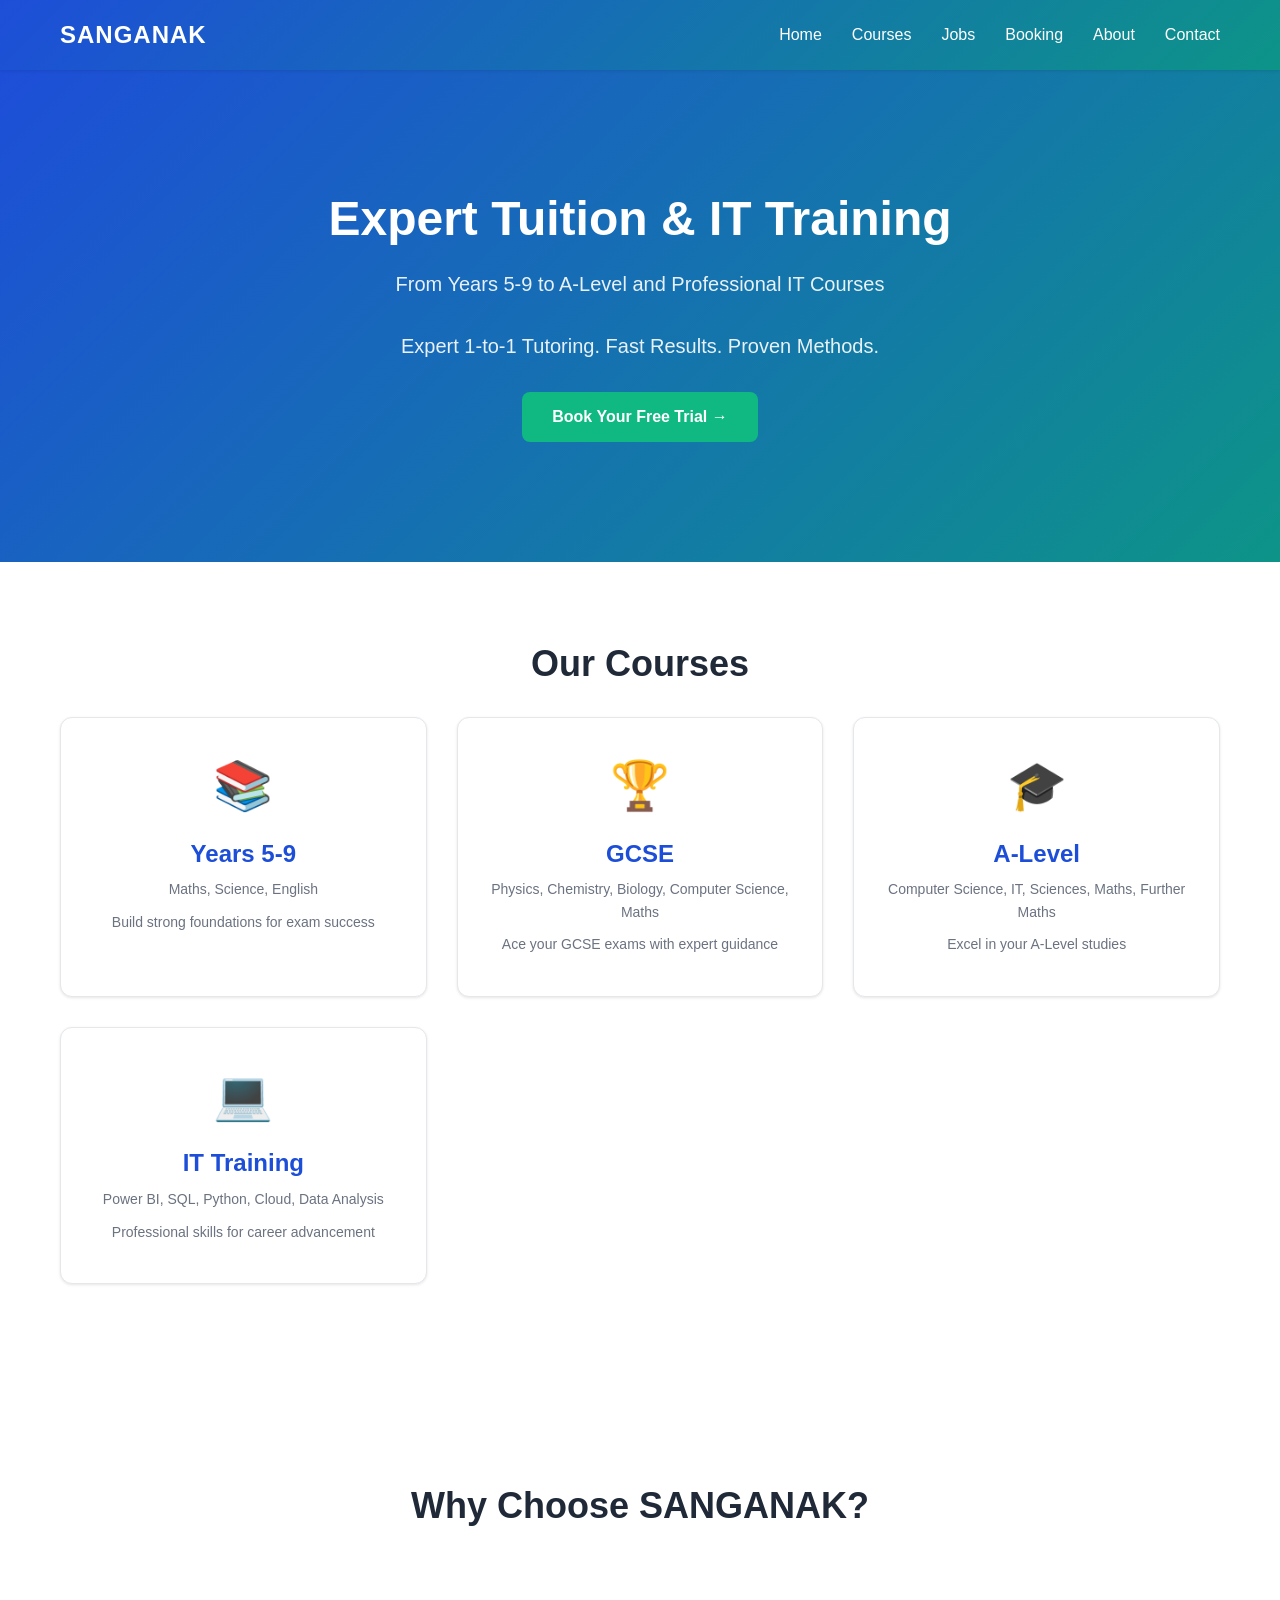
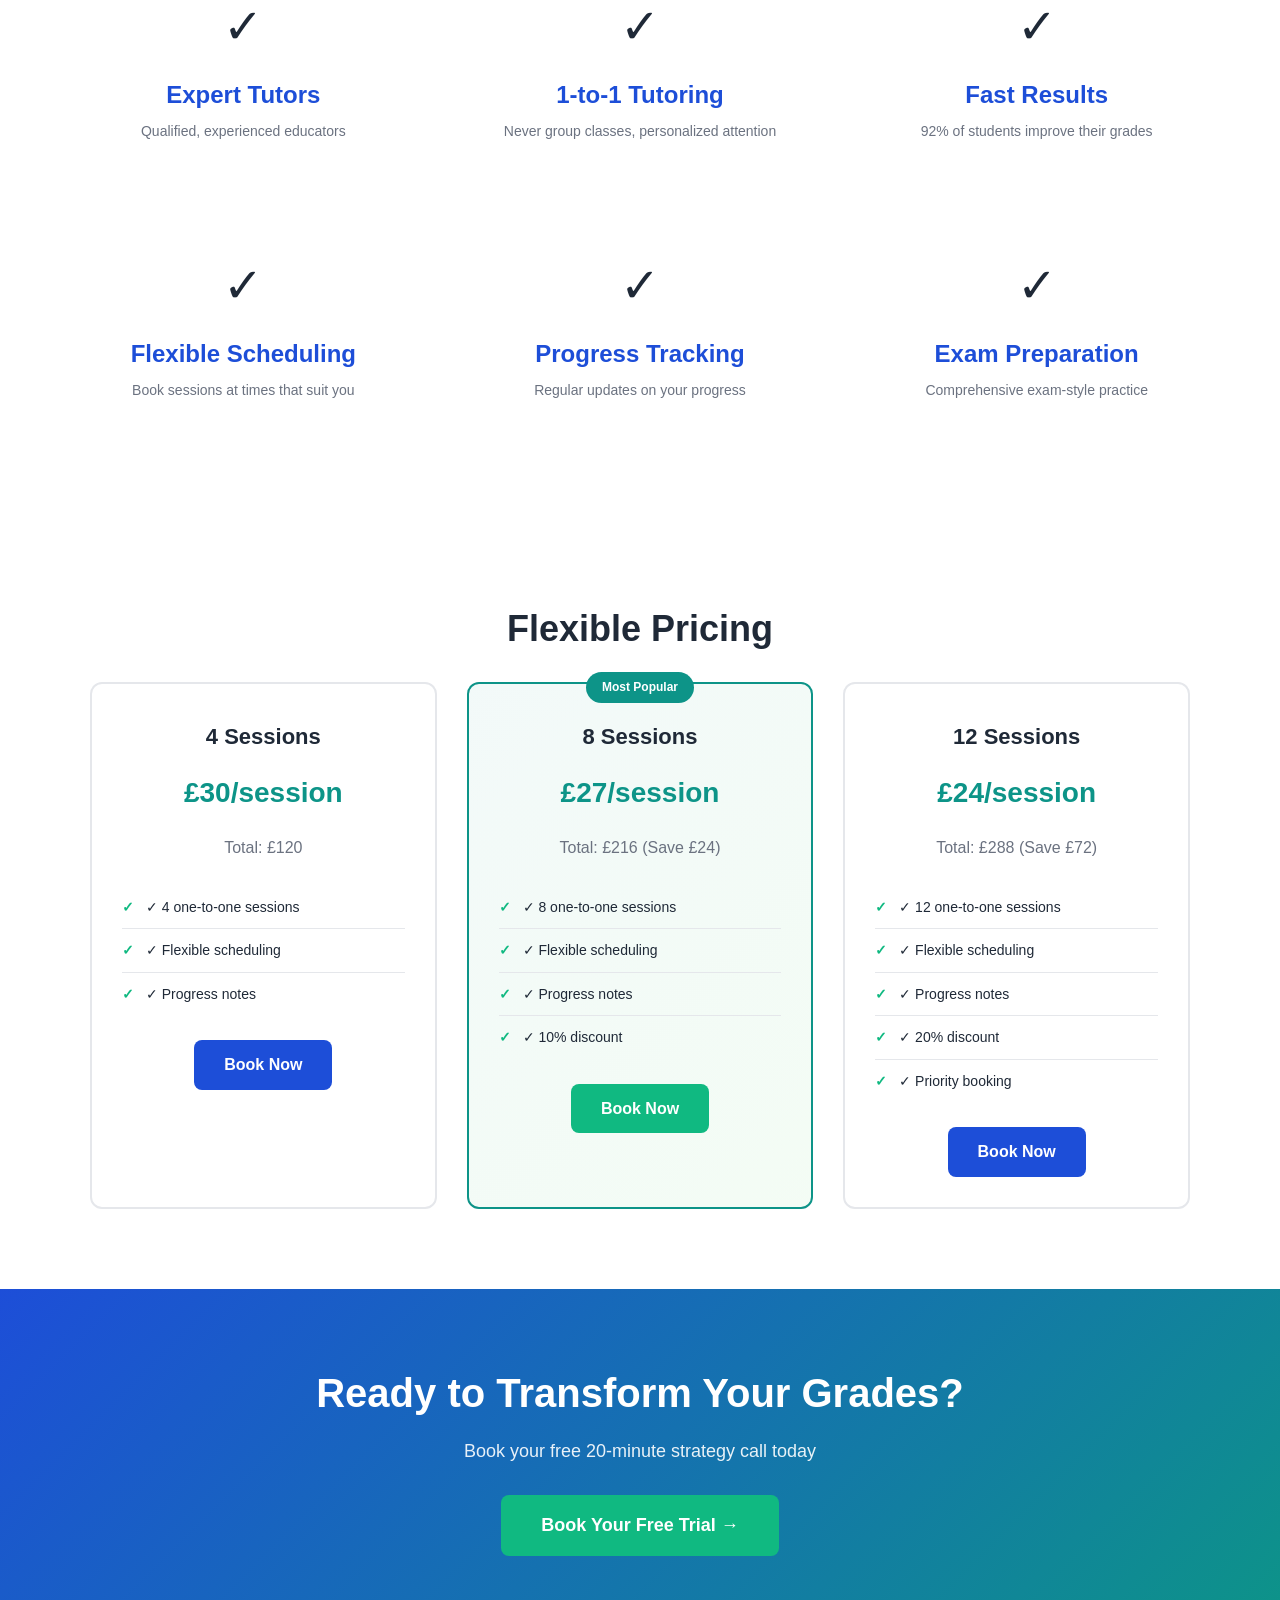
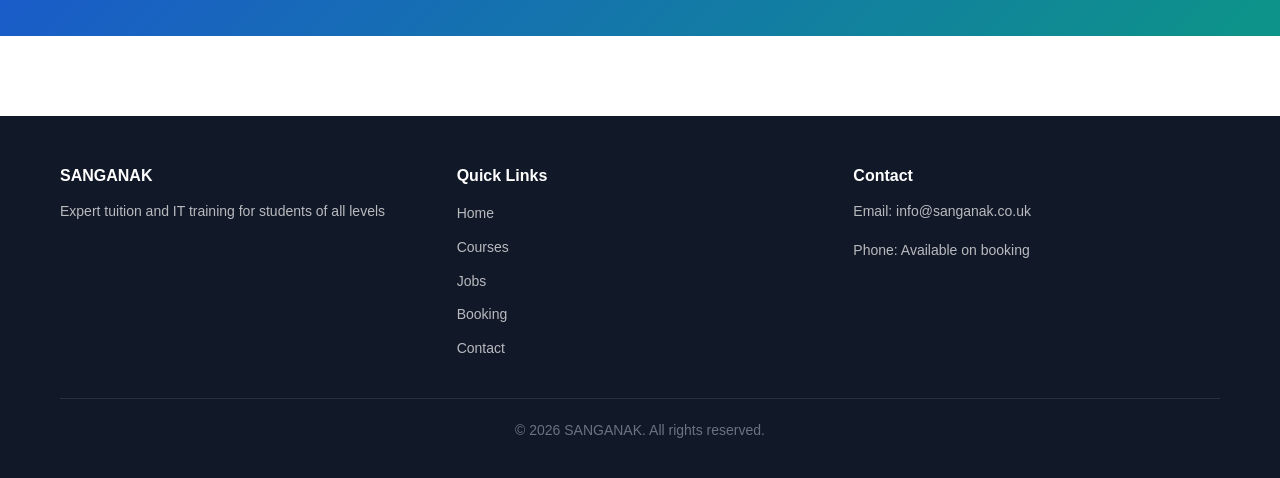
==== index.html @ 19a37b94 "Revert "Split course tabs into four pages: IT Training, GCSE, A-Level, Years 5-9" This reverts commi" ====
<!DOCTYPE html>
<html lang="en">
<head>
    <meta charset="UTF-8">
    <meta name="viewport" content="width=device-width, initial-scale=1.0">
    <title>SANGANAK - Expert Tuition & IT Training</title>
    <link rel="stylesheet" href="css/styles.css">
</head>
<body>
    <!-- Navigation -->
    <nav class="navbar">
        <div class="container">
            <div class="logo">SANGANAK</div>
            <ul class="nav-links">
                <li><a href="index.html">Home</a></li>
                <li><a href="training.html">Courses</a></li>
                <li><a href="jobs.html">Jobs</a></li>
                <li><a href="booking.html">Booking</a></li>
                <li><a href="about.html">About</a></li>
                <li><a href="contact.html">Contact</a></li>
            </ul>
        </div>
    </nav>

    <!-- Hero Section -->
    <section class="hero">
        <div class="container">
            <h1>Expert Tuition & IT Training</h1>
            <p>From Years 5-9 to A-Level and Professional IT Courses</p>
            <p class="hero-subtitle">Expert 1-to-1 Tutoring. Fast Results. Proven Methods.</p>
            <a href="booking.html" class="btn btn-primary">Book Your Free Trial →</a>
        </div>
    </section>

    <!-- Courses Overview -->
    <section class="courses">
        <div class="container">
            <h2>Our Courses</h2>
            <div class="courses-grid">
                <a class="course-card" href="training.html#y59">
                    <div class="course-icon">📚</div>
                    <h3>Years 5-9</h3>
                    <p>Maths, Science, English</p>
                    <p class="course-desc">Build strong foundations for exam success</p>
                </a>
                <a class="course-card" href="training.html#gcse">
                    <div class="course-icon">🏆</div>
                    <h3>GCSE</h3>
                    <p>Physics, Chemistry, Biology, Computer Science, Maths</p>
                    <p class="course-desc">Ace your GCSE exams with expert guidance</p>
                </a>
                <a class="course-card" href="training.html#alevel">
                    <div class="course-icon">🎓</div>
                    <h3>A-Level</h3>
                    <p>Computer Science, IT, Sciences, Maths, Further Maths</p>
                    <p class="course-desc">Excel in your A-Level studies</p>
                </a>
                <a class="course-card" href="training.html#it">
                    <div class="course-icon">💻</div>
                    <h3>IT Training</h3>
                    <p>Power BI, SQL, Python, Cloud, Data Analysis</p>
                    <p class="course-desc">Professional skills for career advancement</p>
                </a>
            </div>
        </div>
    </section>

    <!-- Why Choose Us -->
    <section class="why-us">
        <div class="container">
            <h2>Why Choose SANGANAK?</h2>
            <div class="features-grid">
                <div class="feature">
                    <div class="feature-icon">✓</div>
                    <h3>Expert Tutors</h3>
                    <p>Qualified, experienced educators</p>
                </div>
                <div class="feature">
                    <div class="feature-icon">✓</div>
                    <h3>1-to-1 Tutoring</h3>
                    <p>Never group classes, personalized attention</p>
                </div>
                <div class="feature">
                    <div class="feature-icon">✓</div>
                    <h3>Fast Results</h3>
                    <p>92% of students improve their grades</p>
                </div>
                <div class="feature">
                    <div class="feature-icon">✓</div>
                    <h3>Flexible Scheduling</h3>
                    <p>Book sessions at times that suit you</p>
                </div>
                <div class="feature">
                    <div class="feature-icon">✓</div>
                    <h3>Progress Tracking</h3>
                    <p>Regular updates on your progress</p>
                </div>
                <div class="feature">
                    <div class="feature-icon">✓</div>
                    <h3>Exam Preparation</h3>
                    <p>Comprehensive exam-style practice</p>
                </div>
            </div>
        </div>
    </section>

    <!-- Pricing Section -->
    <section class="pricing">
        <div class="container">
            <h2>Flexible Pricing</h2>
            <div class="pricing-grid">
                <div class="pricing-card">
                    <h3>4 Sessions</h3>
                    <p class="price">£30/session</p>
                    <p class="total">Total: £120</p>
                    <ul>
                        <li>✓ 4 one-to-one sessions</li>
                        <li>✓ Flexible scheduling</li>
                        <li>✓ Progress notes</li>
                    </ul>
                    <a href="booking.html" class="btn btn-secondary">Book Now</a>
                </div>
                <div class="pricing-card featured">
                    <div class="popular-badge">Most Popular</div>
                    <h3>8 Sessions</h3>
                    <p class="price">£27/session</p>
                    <p class="total">Total: £216 (Save £24)</p>
                    <ul>
                        <li>✓ 8 one-to-one sessions</li>
                        <li>✓ Flexible scheduling</li>
                        <li>✓ Progress notes</li>
                        <li>✓ 10% discount</li>
                    </ul>
                    <a href="booking.html" class="btn btn-primary">Book Now</a>
                </div>
                <div class="pricing-card">
                    <h3>12 Sessions</h3>
                    <p class="price">£24/session</p>
                    <p class="total">Total: £288 (Save £72)</p>
                    <ul>
                        <li>✓ 12 one-to-one sessions</li>
                        <li>✓ Flexible scheduling</li>
                        <li>✓ Progress notes</li>
                        <li>✓ 20% discount</li>
                        <li>✓ Priority booking</li>
                    </ul>
                    <a href="booking.html" class="btn btn-secondary">Book Now</a>
                </div>
            </div>
        </div>
    </section>

    <!-- CTA Section -->
    <section class="cta">
        <div class="container">
            <h2>Ready to Transform Your Grades?</h2>
            <p>Book your free 20-minute strategy call today</p>
            <a href="booking.html" class="btn btn-primary btn-large">Book Your Free Trial →</a>
        </div>
    </section>

    <!-- Footer -->
    <footer class="footer">
        <div class="container">
            <div class="footer-content">
                <div class="footer-section">
                    <h4>SANGANAK</h4>
                    <p>Expert tuition and IT training for students of all levels</p>
                </div>
                <div class="footer-section">
                    <h4>Quick Links</h4>
                    <ul>
                        <li><a href="index.html">Home</a></li>
                        <li><a href="training.html">Courses</a></li>
                        <li><a href="jobs.html">Jobs</a></li>
                <li><a href="booking.html">Booking</a></li>
                        <li><a href="contact.html">Contact</a></li>
                    </ul>
                </div>
                <div class="footer-section">
                    <h4>Contact</h4>
                    <p>Email: info@sanganak.co.uk</p>
                    <p>Phone: Available on booking</p>
                </div>
            </div>
            <div class="footer-bottom">
                <p>&copy; 2026 SANGANAK. All rights reserved.</p>
            </div>
        </div>
    </footer>

    <script src="js/main.js"></script>
</body>
</html>
---- css/styles.css ----
/* ===== GLOBAL STYLES ===== */
* {
    margin: 0;
    padding: 0;
    box-sizing: border-box;
}

:root {
    --primary: #1d4ed8;
    --primary-dark: #1e40af;
    --primary-light: #3b82f6;
    --secondary: #0d9488;
    --secondary-dark: #0f766e;
    --secondary-light: #14b8a6;
    --success: #10b981;
    --danger: #ef4444;
    --warning: #f59e0b;
    --gray-50: #f9fafb;
    --gray-100: #f3f4f6;
    --gray-200: #e5e7eb;
    --gray-300: #d1d5db;
    --gray-500: #6b7280;
    --gray-700: #374151;
    --gray-900: #111827;
    --text-primary: #1f2937;
    --text-secondary: #6b7280;
    --border: #e5e7eb;
    --shadow: 0 1px 3px 0 rgba(0, 0, 0, 0.1);
    --shadow-lg: 0 10px 15px -3px rgba(0, 0, 0, 0.1);
}

html {
    scroll-behavior: smooth;
}

body {
    font-family: -apple-system, BlinkMacSystemFont, 'Segoe UI', Roboto, Oxygen, Ubuntu, Cantarell, sans-serif;
    font-size: 16px;
    line-height: 1.6;
    color: var(--text-primary);
    background-color: #ffffff;
}

.container {
    max-width: 1200px;
    margin: 0 auto;
    padding: 0 20px;
}

/* ===== NAVIGATION ===== */
.navbar {
    background: linear-gradient(135deg, var(--primary), var(--secondary));
    color: white;
    padding: 1rem 0;
    position: sticky;
    top: 0;
    z-index: 100;
    box-shadow: var(--shadow);
}

.navbar .container {
    display: flex;
    justify-content: space-between;
    align-items: center;
}

.logo {
    font-size: 24px;
    font-weight: bold;
    letter-spacing: 1px;
}

.nav-links {
    display: flex;
    list-style: none;
    gap: 30px;
}

.nav-links a {
    color: white;
    text-decoration: none;
    font-weight: 500;
    transition: opacity 0.2s;
}

.nav-links a:hover {
    opacity: 0.8;
}

/* ===== BUTTONS ===== */
.btn {
    display: inline-block;
    padding: 12px 30px;
    border-radius: 8px;
    text-decoration: none;
    font-weight: 600;
    border: none;
    cursor: pointer;
    transition: all 0.3s ease;
    font-size: 16px;
}

.btn-primary {
    background: var(--success);
    color: white;
}

.btn-primary:hover {
    background: #059669;
    transform: translateY(-2px);
    box-shadow: var(--shadow-lg);
}

.btn-secondary {
    background: var(--primary);
    color: white;
}

.btn-secondary:hover {
    background: var(--primary-dark);
    transform: translateY(-2px);
}

.btn-large {
    padding: 16px 40px;
    font-size: 18px;
}

/* ===== TYPOGRAPHY ===== */
h1, h2, h3, h4, h5, h6 {
    font-weight: 700;
    line-height: 1.2;
    margin-bottom: 1rem;
}

h1 {
    font-size: 48px;
}

h2 {
    font-size: 36px;
    text-align: center;
    margin-bottom: 2rem;
}

h3 {
    font-size: 24px;
}

p {
    margin-bottom: 1rem;
    color: var(--text-secondary);
}

/* ===== HERO SECTION ===== */
.hero {
    background: linear-gradient(135deg, var(--primary), var(--secondary));
    color: white;
    padding: 120px 0;
    text-align: center;
}

.hero h1 {
    font-size: 48px;
    margin-bottom: 20px;
    color: white;
}

.hero p {
    font-size: 20px;
    margin-bottom: 30px;
    color: rgba(255, 255, 255, 0.9);
}

.hero-subtitle {
    font-size: 18px;
    font-weight: 500;
}

/* ===== SECTIONS ===== */
section {
    padding: 80px 0;
}

section.alternate {
    background-color: var(--gray-50);
}

.booking-header,
.training-header,
.contact-header,
.about-header {
    background: linear-gradient(135deg, var(--primary), var(--secondary));
    color: white;
    padding: 60px 0;
    text-align: center;
}

.booking-header h1,
.training-header h1,
.contact-header h1,
.about-header h1 {
    color: white;
    font-size: 42px;
}

.booking-header p,
.training-header p,
.contact-header p,
.about-header p {
    color: rgba(255, 255, 255, 0.9);
    font-size: 18px;
}

/* ===== GRIDS ===== */
.courses-grid {
    display: grid;
    grid-template-columns: repeat(auto-fit, minmax(280px, 1fr));
    gap: 30px;
    margin-bottom: 40px;
}

.course-card {
    background: white;
    border: 1px solid var(--border);
    border-radius: 12px;
    padding: 30px;
    text-align: center;
    transition: all 0.3s ease;
    box-shadow: var(--shadow);
}

.course-card:hover {
    transform: translateY(-5px);
    box-shadow: var(--shadow-lg);
    border-color: var(--secondary);
}

.course-icon {
    font-size: 48px;
    margin-bottom: 15px;
    display: block;
}

.course-card h3 {
    color: var(--primary);
    margin-bottom: 10px;
}

.course-card p {
    font-size: 14px;
    margin-bottom: 10px;
}

.course-desc {
    font-size: 13px;
    color: var(--gray-500);
}

/* ===== COURSES DETAILED ===== */
.courses-detailed {
    display: grid;
    grid-template-columns: repeat(auto-fit, minmax(300px, 1fr));
    gap: 30px;
    margin-bottom: 40px;
}

.course-detail {
    background: white;
    border-left: 4px solid var(--secondary);
    padding: 25px;
    border-radius: 8px;
    box-shadow: var(--shadow);
}

.course-detail h3 {
    color: var(--primary);
    margin-bottom: 15px;
    font-size: 20px;
}

.course-detail p {
    margin-bottom: 15px;
    font-size: 14px;
}

.syllabus {
    list-style: none;
    text-align: left;
}

.syllabus li {
    padding: 8px 0;
    font-size: 14px;
    color: var(--text-secondary);
    border-bottom: 1px solid var(--gray-200);
}

.syllabus li:last-child {
    border-bottom: none;
}

.syllabus li:before {
    content: "✓ ";
    color: var(--success);
    font-weight: bold;
    margin-right: 8px;
}

/* ===== FEATURES GRID ===== */
.features-grid {
    display: grid;
    grid-template-columns: repeat(auto-fit, minmax(280px, 1fr));
    gap: 30px;
}

.feature {
    text-align: center;
    padding: 30px;
}

.feature-icon {
    font-size: 48px;
    margin-bottom: 15px;
    display: block;
}

.feature h3 {
    color: var(--primary);
    margin-bottom: 10px;
}

.feature p {
    font-size: 14px;
    color: var(--text-secondary);
}

/* ===== PRICING ===== */
.pricing-grid {
    display: grid;
    grid-template-columns: repeat(auto-fit, minmax(280px, 1fr));
    gap: 30px;
    max-width: 1100px;
    margin: 0 auto;
}

.pricing-card {
    background: white;
    border: 2px solid var(--border);
    border-radius: 12px;
    padding: 30px;
    text-align: center;
    position: relative;
    transition: all 0.3s ease;
}

.pricing-card:hover {
    border-color: var(--secondary);
    transform: translateY(-10px);
    box-shadow: var(--shadow-lg);
}

.pricing-card.featured {
    border-color: var(--secondary);
    background: linear-gradient(135deg, rgba(13, 148, 136, 0.05), rgba(32, 201, 51, 0.05));
}

.popular-badge {
    position: absolute;
    top: -12px;
    left: 50%;
    transform: translateX(-50%);
    background: var(--secondary);
    color: white;
    padding: 6px 16px;
    border-radius: 20px;
    font-size: 12px;
    font-weight: 600;
}

.pricing-card h3 {
    font-size: 22px;
    margin-top: 10px;
}

.price {
    font-size: 28px;
    font-weight: 700;
    color: var(--secondary);
    margin: 20px 0;
}

.total {
    font-size: 16px;
    color: var(--text-secondary);
    margin-bottom: 20px;
}

.pricing-card ul {
    list-style: none;
    text-align: left;
    margin: 25px 0;
}

.pricing-card li {
    padding: 10px 0;
    font-size: 14px;
    border-bottom: 1px solid var(--gray-200);
}

.pricing-card li:last-child {
    border-bottom: none;
}

.pricing-card li:before {
    content: "✓ ";
    color: var(--success);
    font-weight: bold;
    margin-right: 8px;
}

/* ===== FORMS ===== */
.booking-form,
.contact-form {
    background: white;
    padding: 40px;
    border-radius: 12px;
    max-width: 600px;
    margin: 0 auto;
    box-shadow: var(--shadow-lg);
}

.form-group {
    margin-bottom: 25px;
}

.form-group label {
    display: block;
    margin-bottom: 8px;
    font-weight: 600;
    color: var(--text-primary);
}

.form-group input,
.form-group select,
.form-group textarea {
    width: 100%;
    padding: 12px;
    border: 1px solid var(--border);
    border-radius: 6px;
    font-size: 16px;
    font-family: inherit;
    transition: border-color 0.2s;
}

.form-group input:focus,
.form-group select:focus,
.form-group textarea:focus {
    outline: none;
    border-color: var(--secondary);
    box-shadow: 0 0 0 3px rgba(13, 148, 136, 0.1);
}

.form-group.checkbox {
    display: flex;
    align-items: center;
}

.form-group.checkbox input {
    width: auto;
    margin-right: 10px;
}

.form-group.checkbox label {
    margin-bottom: 0;
}

/* ===== FAQ ===== */
.faq-grid {
    display: grid;
    grid-template-columns: repeat(auto-fit, minmax(300px, 1fr));
    gap: 30px;
}

.faq-item {
    background: white;
    padding: 25px;
    border-radius: 8px;
    border-left: 4px solid var(--secondary);
    box-shadow: var(--shadow);
}

.faq-item h3 {
    color: var(--primary);
    margin-bottom: 12px;
    font-size: 18px;
}

.faq-item p {
    font-size: 14px;
    color: var(--text-secondary);
}

/* ===== TESTIMONIALS ===== */
.testimonials-grid {
    display: grid;
    grid-template-columns: repeat(auto-fit, minmax(300px, 1fr));
    gap: 30px;
}

.testimonial {
    background: white;
    padding: 30px;
    border-radius: 8px;
    border-left: 4px solid var(--secondary);
    box-shadow: var(--shadow);
}

.quote {
    font-style: italic;
    font-size: 16px;
    margin-bottom: 15px;
    color: var(--text-primary);
}

.author {
    font-weight: 600;
    color: var(--secondary);
    font-size: 14px;
}

/* ===== ABOUT SECTIONS ===== */
.story-content {
    max-width: 800px;
    margin: 0 auto;
    text-align: center;
}

.story-content p {
    font-size: 16px;
    line-height: 1.8;
    color: var(--text-secondary);
}

.mission-grid {
    display: grid;
    grid-template-columns: repeat(auto-fit, minmax(250px, 1fr));
    gap: 30px;
}

.mission-card {
    background: white;
    padding: 30px;
    border-radius: 8px;
    border-top: 4px solid var(--secondary);
    box-shadow: var(--shadow);
    text-align: center;
}

.mission-card h3 {
    color: var(--primary);
    margin-bottom: 15px;
}

.mission-card ul {
    list-style: none;
    text-align: left;
}

.mission-card li {
    padding: 8px 0;
    font-size: 14px;
}

.mission-card li:before {
    content: "• ";
    color: var(--secondary);
    font-weight: bold;
    margin-right: 8px;
}

.reasons-grid {
    display: grid;
    grid-template-columns: repeat(auto-fit, minmax(280px, 1fr));
    gap: 30px;
}

.reason {
    background: white;
    padding: 25px;
    border-radius: 8px;
    border-left: 4px solid var(--secondary);
    box-shadow: var(--shadow);
}

.reason h3 {
    color: var(--primary);
    margin-bottom: 12px;
    font-size: 18px;
}

.reason p {
    font-size: 14px;
    color: var(--text-secondary);
}

/* ===== STATS ===== */
.stats {
    background: linear-gradient(135deg, var(--primary), var(--secondary));
    color: white;
}

.stats-grid {
    display: grid;
    grid-template-columns: repeat(auto-fit, minmax(200px, 1fr));
    gap: 40px;
}

.stat {
    text-align: center;
}

.stat h3 {
    font-size: 42px;
    color: white;
    margin-bottom: 10px;
}

.stat p {
    font-size: 16px;
    color: rgba(255, 255, 255, 0.9);
}

/* ===== CTA ===== */
.cta {
    background: linear-gradient(135deg, var(--primary), var(--secondary));
    color: white;
    text-align: center;
    padding: 80px 0;
}

.cta h2 {
    color: white;
    font-size: 40px;
    margin-bottom: 20px;
}

.cta p {
    font-size: 18px;
    color: rgba(255, 255, 255, 0.9);
    margin-bottom: 30px;
}

/* ===== FOOTER ===== */
.footer {
    background: var(--gray-900);
    color: white;
    padding: 50px 0 20px;
    margin-top: 80px;
}

.footer-content {
    display: grid;
    grid-template-columns: repeat(auto-fit, minmax(250px, 1fr));
    gap: 30px;
    margin-bottom: 30px;
}

.footer-section h4 {
    color: white;
    margin-bottom: 15px;
}

.footer-section p {
    color: rgba(255, 255, 255, 0.7);
    font-size: 14px;
}

.footer-section ul {
    list-style: none;
}

.footer-section ul li {
    margin-bottom: 8px;
}

.footer-section a {
    color: rgba(255, 255, 255, 0.7);
    text-decoration: none;
    font-size: 14px;
    transition: color 0.2s;
}

.footer-section a:hover {
    color: white;
}

.footer-bottom {
    text-align: center;
    padding-top: 20px;
    border-top: 1px solid rgba(255, 255, 255, 0.1);
    color: rgba(255, 255, 255, 0.7);
    font-size: 14px;
}

/* ===== SUPPORT SERVICES ===== */
.support-services {
    background: var(--gray-50);
}

.commitment-list {
    list-style: none;
    max-width: 700px;
    margin: 30px auto 0;
    text-align: left;
}

.commitment-list li {
    padding: 12px 0;
    padding-left: 30px;
    position: relative;
    font-size: 16px;
    color: var(--text-secondary);
}

.commitment-list li:before {
    content: "✓";
    position: absolute;
    left: 0;
    color: var(--success);
    font-weight: bold;
    font-size: 18px;
}

/* ===== INFO GRID ===== */
.info-grid {
    display: grid;
    grid-template-columns: repeat(auto-fit, minmax(200px, 1fr));
    gap: 30px;
    margin: 40px 0;
}

.info-card {
    background: white;
    padding: 30px;
    border-radius: 8px;
    text-align: center;
    border: 1px solid var(--border);
    box-shadow: var(--shadow);
}

.info-card h3 {
    color: var(--primary);
    margin-bottom: 15px;
}

.info-card p {
    font-size: 16px;
}

.info-card a {
    color: var(--secondary);
    text-decoration: none;
    font-weight: 600;
}

.info-card a:hover {
    text-decoration: underline;
}

/* ===== SUBJECT CARDS ===== */
.subjects-grid {
    display: grid;
    grid-template-columns: repeat(auto-fit, minmax(150px, 1fr));
    gap: 20px;
    margin-bottom: 40px;
}

.subject-card {
    background: white;
    border: 2px solid var(--border);
    border-radius: 8px;
    padding: 20px;
    text-align: center;
    cursor: pointer;
    transition: all 0.3s ease;
}

.subject-card:hover {
    border-color: var(--secondary);
    transform: translateY(-5px);
    box-shadow: var(--shadow-lg);
}

.subject-card h3 {
    color: var(--primary);
    font-size: 18px;
    margin-bottom: 8px;
}

.subject-card p {
    font-size: 12px;
    color: var(--text-secondary);
}

/* ===== RESPONSIVE ===== */
@media (max-width: 768px) {
    .hero h1 {
        font-size: 32px;
    }

    h2 {
        font-size: 28px;
    }

    .nav-links {
        gap: 15px;
        flex-wrap: wrap;
    }

    .nav-links a {
        font-size: 14px;
    }

    section {
        padding: 40px 0;
    }

    .courses-grid,
    .features-grid,
    .pricing-grid,
    .faq-grid,
    .testimonials-grid,
    .reasons-grid {
        grid-template-columns: 1fr;
    }

    .booking-form,
    .contact-form {
        padding: 20px;
    }

    .stat h3 {
        font-size: 32px;
    }

    .cta h2 {
        font-size: 28px;
    }
}

@media (max-width: 480px) {
    .logo {
        font-size: 20px;
    }

    .nav-links {
        gap: 10px;
    }

    .hero h1 {
        font-size: 24px;
    }

    .hero p {
        font-size: 16px;
    }

    .btn {
        padding: 10px 20px;
        font-size: 14px;
    }

    h2 {
        font-size: 22px;
    }

    .course-card {
        padding: 20px;
    }
}

/* ===== HERO EXTRAS ===== */
.eyebrow {
    display: inline-block;
    padding: 6px 14px;
    border-radius: 999px;
    background: rgba(255, 255, 255, 0.15);
    color: white;
    font-size: 13px;
    font-weight: 600;
    letter-spacing: 0.08em;
    text-transform: uppercase;
    margin-bottom: 20px;
}

.eyebrow.dark {
    display: block;
    width: fit-content;
    margin: 0 auto 12px;
    background: rgba(13, 148, 136, 0.12);
    color: var(--secondary-dark);
}

.hero p {
    max-width: 720px;
    margin-left: auto;
    margin-right: auto;
}

.hero-actions {
    display: flex;
    gap: 16px;
    justify-content: center;
    flex-wrap: wrap;
}

.btn-outline {
    background: transparent;
    color: white;
    border: 2px solid rgba(255, 255, 255, 0.85);
}

.btn-outline:hover {
    background: rgba(255, 255, 255, 0.15);
    transform: translateY(-2px);
}

.section-intro {
    text-align: center;
    max-width: 640px;
    margin: -1rem auto 2rem;
}

.features-grid.four {
    grid-template-columns: repeat(auto-fit, minmax(220px, 1fr));
}

/* ===== COURSE TABS ===== */
.course-tabs-section .container {
    max-width: 1100px;
}

.tab-buttons {
    display: flex;
    gap: 8px;
    border-bottom: 2px solid var(--border);
    margin-bottom: 28px;
    overflow-x: auto;
    overflow-y: hidden;
}

.tab-btn {
    padding: 12px 24px;
    border: none;
    background: none;
    font-size: 16px;
    font-weight: 600;
    font-family: inherit;
    cursor: pointer;
    color: var(--gray-500);
    border-bottom: 3px solid transparent;
    margin-bottom: -2px;
    white-space: nowrap;
    transition: color 0.2s, border-color 0.2s;
}

.tab-btn:hover,
.tab-btn.active {
    color: var(--primary);
    border-bottom-color: var(--primary);
}

.tab-btn:focus-visible,
.course-tile:focus-visible,
.start-card:focus-visible {
    outline: 3px solid var(--secondary-light);
    outline-offset: 2px;
}

.tab-content {
    display: none;
}

.tab-content.active {
    display: block;
}

.tab-content h3 {
    text-align: left;
    margin-bottom: 6px;
}

.tab-intro {
    max-width: 700px;
    margin-bottom: 24px;
}

.tile-grid {
    display: grid;
    grid-template-columns: repeat(auto-fill, minmax(250px, 1fr));
    gap: 20px;
}

.course-tile {
    display: flex;
    flex-direction: column;
    background: white;
    border: 1px solid var(--border);
    border-radius: 12px;
    padding: 24px;
    text-decoration: none;
    color: inherit;
    box-shadow: var(--shadow);
    transition: transform 0.2s, box-shadow 0.2s, border-color 0.2s;
}

.course-tile:hover {
    transform: translateY(-4px);
    box-shadow: var(--shadow-lg);
    border-color: var(--secondary);
}

.tile-icon {
    font-size: 34px;
    margin-bottom: 10px;
}

.course-tile h3 {
    font-size: 20px;
    color: var(--primary);
    margin-bottom: 8px;
}

.course-tile p {
    font-size: 14px;
    flex: 1;
}

.tile-link {
    font-weight: 600;
    font-size: 14px;
    color: var(--secondary-dark);
}

/* ===== COURSE DETAIL ===== */
.course-hero {
    background: linear-gradient(135deg, var(--primary), var(--secondary));
    color: white;
    padding: 60px 0;
    text-align: center;
}

.course-hero h1 {
    color: white;
    font-size: 42px;
}

.course-hero p {
    color: rgba(255, 255, 255, 0.9);
    font-size: 18px;
    max-width: 640px;
    margin: 0 auto 28px;
}

.course-hero-icon {
    display: block;
    font-size: 52px;
    margin: 16px 0 8px;
}

.crumb {
    color: rgba(255, 255, 255, 0.85);
    text-decoration: none;
    font-size: 14px;
    font-weight: 600;
}

.crumb:hover {
    color: white;
    text-decoration: underline;
}

.detail-layout {
    display: grid;
    grid-template-columns: 1fr 320px;
    gap: 40px;
    align-items: start;
}

h2.left {
    text-align: left;
    font-size: 26px;
    margin: 0 0 1rem;
}

.detail-main .syllabus {
    margin-bottom: 2rem;
}

.detail-main .syllabus li {
    font-size: 16px;
}

.detail-side {
    background: var(--gray-50);
    border: 1px solid var(--border);
    border-radius: 12px;
    padding: 24px;
    position: sticky;
    top: 90px;
}

.detail-side h3 {
    font-size: 20px;
}

.detail-side dt {
    font-size: 12px;
    font-weight: 600;
    letter-spacing: 0.06em;
    text-transform: uppercase;
    color: var(--gray-500);
    margin-top: 14px;
}

.detail-side dd {
    font-weight: 600;
    color: var(--text-primary);
}

.detail-side .btn {
    width: 100%;
    text-align: center;
    margin-top: 24px;
}

.narrow {
    max-width: 640px;
    padding-top: 60px;
    padding-bottom: 60px;
    text-align: center;
}

/* ===== HOW IT WORKS / GET STARTED ===== */
.steps-grid {
    display: grid;
    grid-template-columns: repeat(auto-fit, minmax(260px, 1fr));
    gap: 30px;
}

.step {
    text-align: center;
    padding: 10px 20px;
}

.step-num {
    width: 48px;
    height: 48px;
    margin: 0 auto 16px;
    border-radius: 50%;
    background: var(--primary);
    color: white;
    font-size: 20px;
    font-weight: 700;
    display: flex;
    align-items: center;
    justify-content: center;
}

.step h3 {
    font-size: 20px;
    color: var(--primary);
}

.start-options {
    display: grid;
    grid-template-columns: repeat(auto-fit, minmax(280px, 1fr));
    gap: 24px;
    max-width: 800px;
    margin: 0 auto;
}

.start-card {
    display: block;
    background: white;
    border: 2px solid var(--border);
    border-radius: 12px;
    padding: 30px;
    text-decoration: none;
    color: inherit;
    transition: border-color 0.2s, transform 0.2s, box-shadow 0.2s;
}

.start-card:hover {
    border-color: var(--secondary);
    transform: translateY(-4px);
    box-shadow: var(--shadow-lg);
}

.start-card h3 {
    color: var(--primary);
    font-size: 22px;
}

.course-banner {
    max-width: 600px;
    margin: 0 auto 30px;
    padding: 14px 20px;
    border-radius: 8px;
    background: rgba(13, 148, 136, 0.1);
    border: 1px solid var(--secondary);
    text-align: center;
    color: var(--text-primary);
}

.course-banner a {
    margin-left: 10px;
    color: var(--secondary-dark);
    font-weight: 600;
}

@media (max-width: 768px) {
    .detail-layout {
        grid-template-columns: 1fr;
    }

    .detail-side {
        position: static;
    }

    .course-hero h1 {
        font-size: 30px;
    }

    .tile-grid {
        grid-template-columns: 1fr;
    }
}

a.course-card {
    display: block;
    text-decoration: none;
    color: inherit;
}

/* ===== JOBS PAGE ===== */
.eyebrow.dark.green {
    background: rgba(16, 185, 129, 0.12);
    color: #047857;
}

.role-filters {
    display: flex;
    gap: 10px;
    justify-content: center;
    flex-wrap: wrap;
    margin-bottom: 30px;
}

.chip {
    padding: 8px 18px;
    border-radius: 999px;
    border: 1px solid var(--border);
    background: white;
    font: inherit;
    font-weight: 600;
    font-size: 14px;
    color: var(--gray-700);
    cursor: pointer;
    transition: all 0.2s;
}

.chip:hover,
.chip.active {
    background: var(--primary);
    border-color: var(--primary);
    color: white;
}

.chip:focus-visible {
    outline: 3px solid var(--secondary-light);
    outline-offset: 2px;
}

.roles-list {
    display: grid;
    gap: 16px;
    max-width: 860px;
    margin: 0 auto 30px;
}

.role-card {
    display: flex;
    justify-content: space-between;
    align-items: center;
    gap: 20px;
    background: white;
    border: 1px solid var(--border);
    border-radius: 12px;
    padding: 24px;
    box-shadow: var(--shadow);
}

.role-card h3 {
    font-size: 20px;
    color: var(--primary);
    margin-bottom: 4px;
}

.role-meta {
    font-size: 13px;
    font-weight: 600;
    color: var(--secondary-dark);
    margin-bottom: 8px;
}

.role-card p {
    font-size: 14px;
    margin-bottom: 10px;
}

.role-tags {
    display: flex;
    gap: 8px;
    flex-wrap: wrap;
}

.role-tags span {
    font-size: 12px;
    padding: 3px 10px;
    border-radius: 999px;
    background: var(--gray-100);
    color: var(--gray-700);
}

@media (max-width: 600px) {
    .role-card {
        flex-direction: column;
        align-items: flex-start;
    }
}
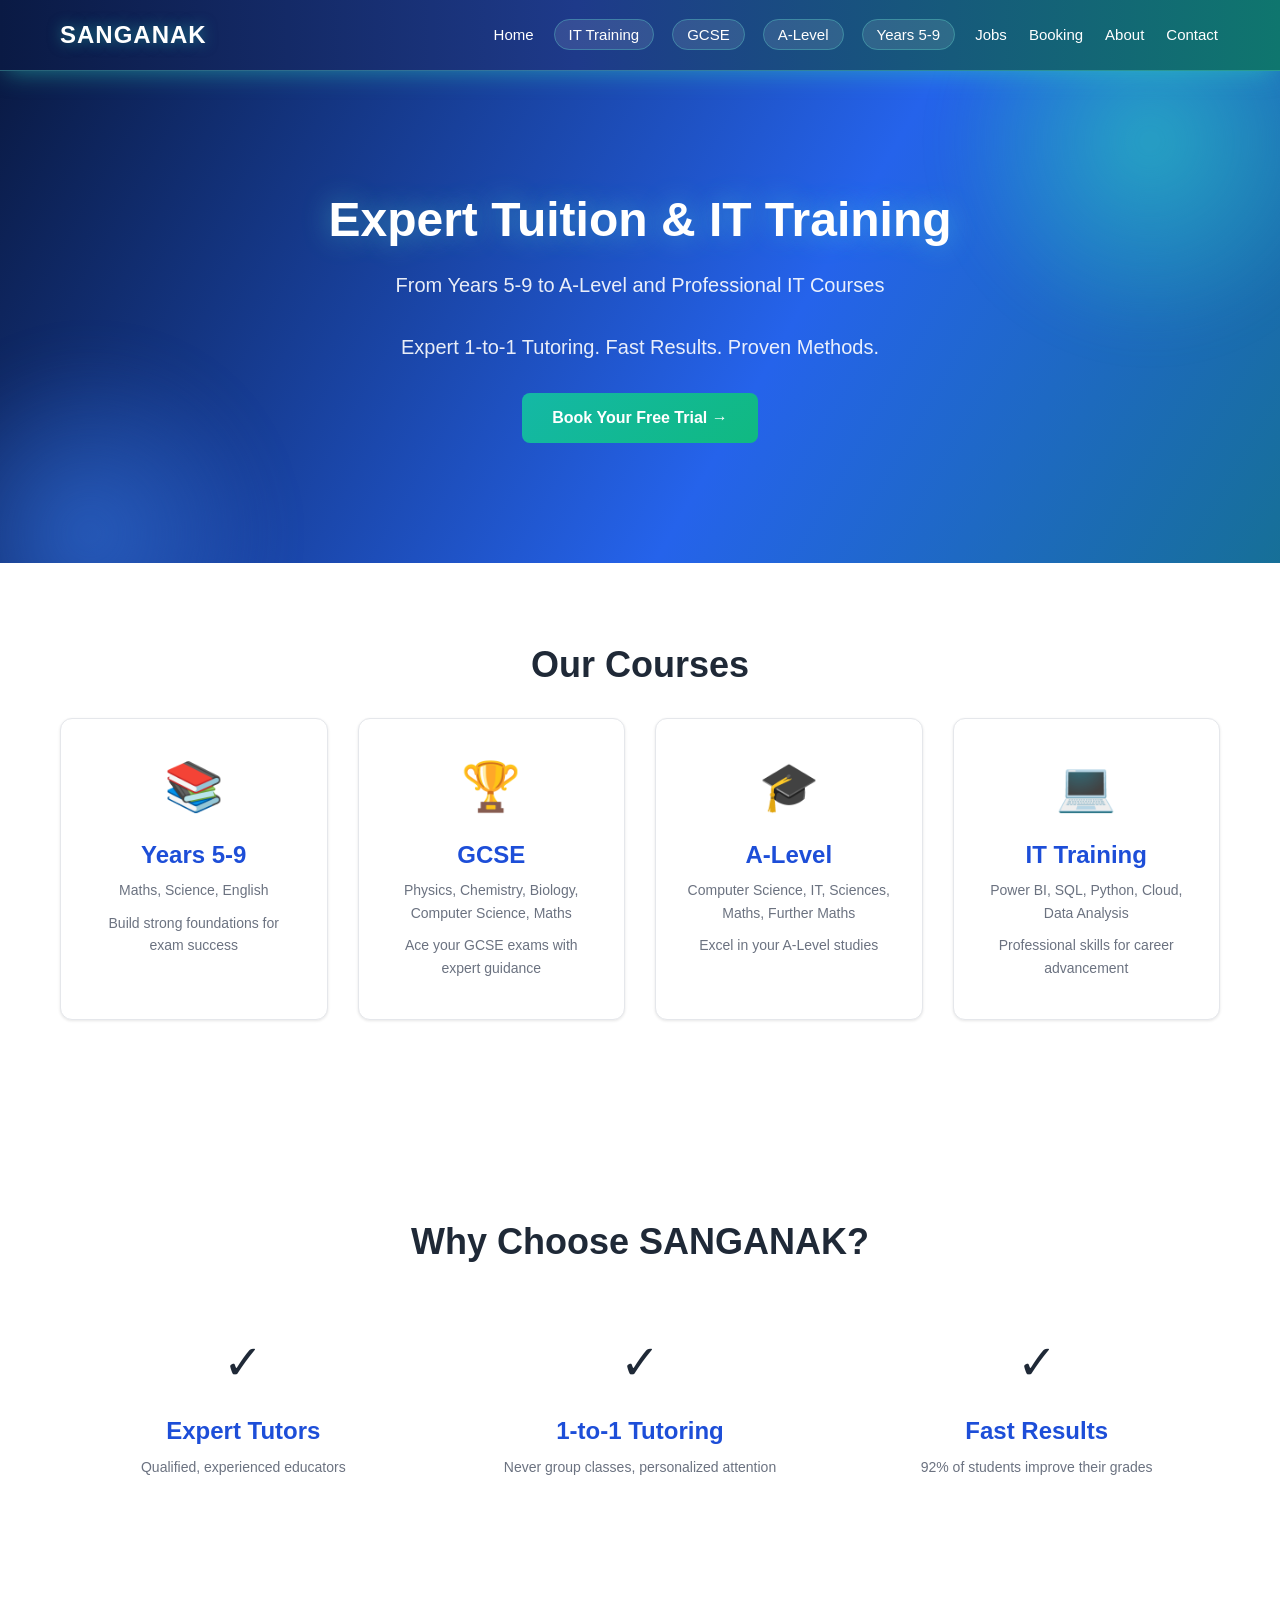
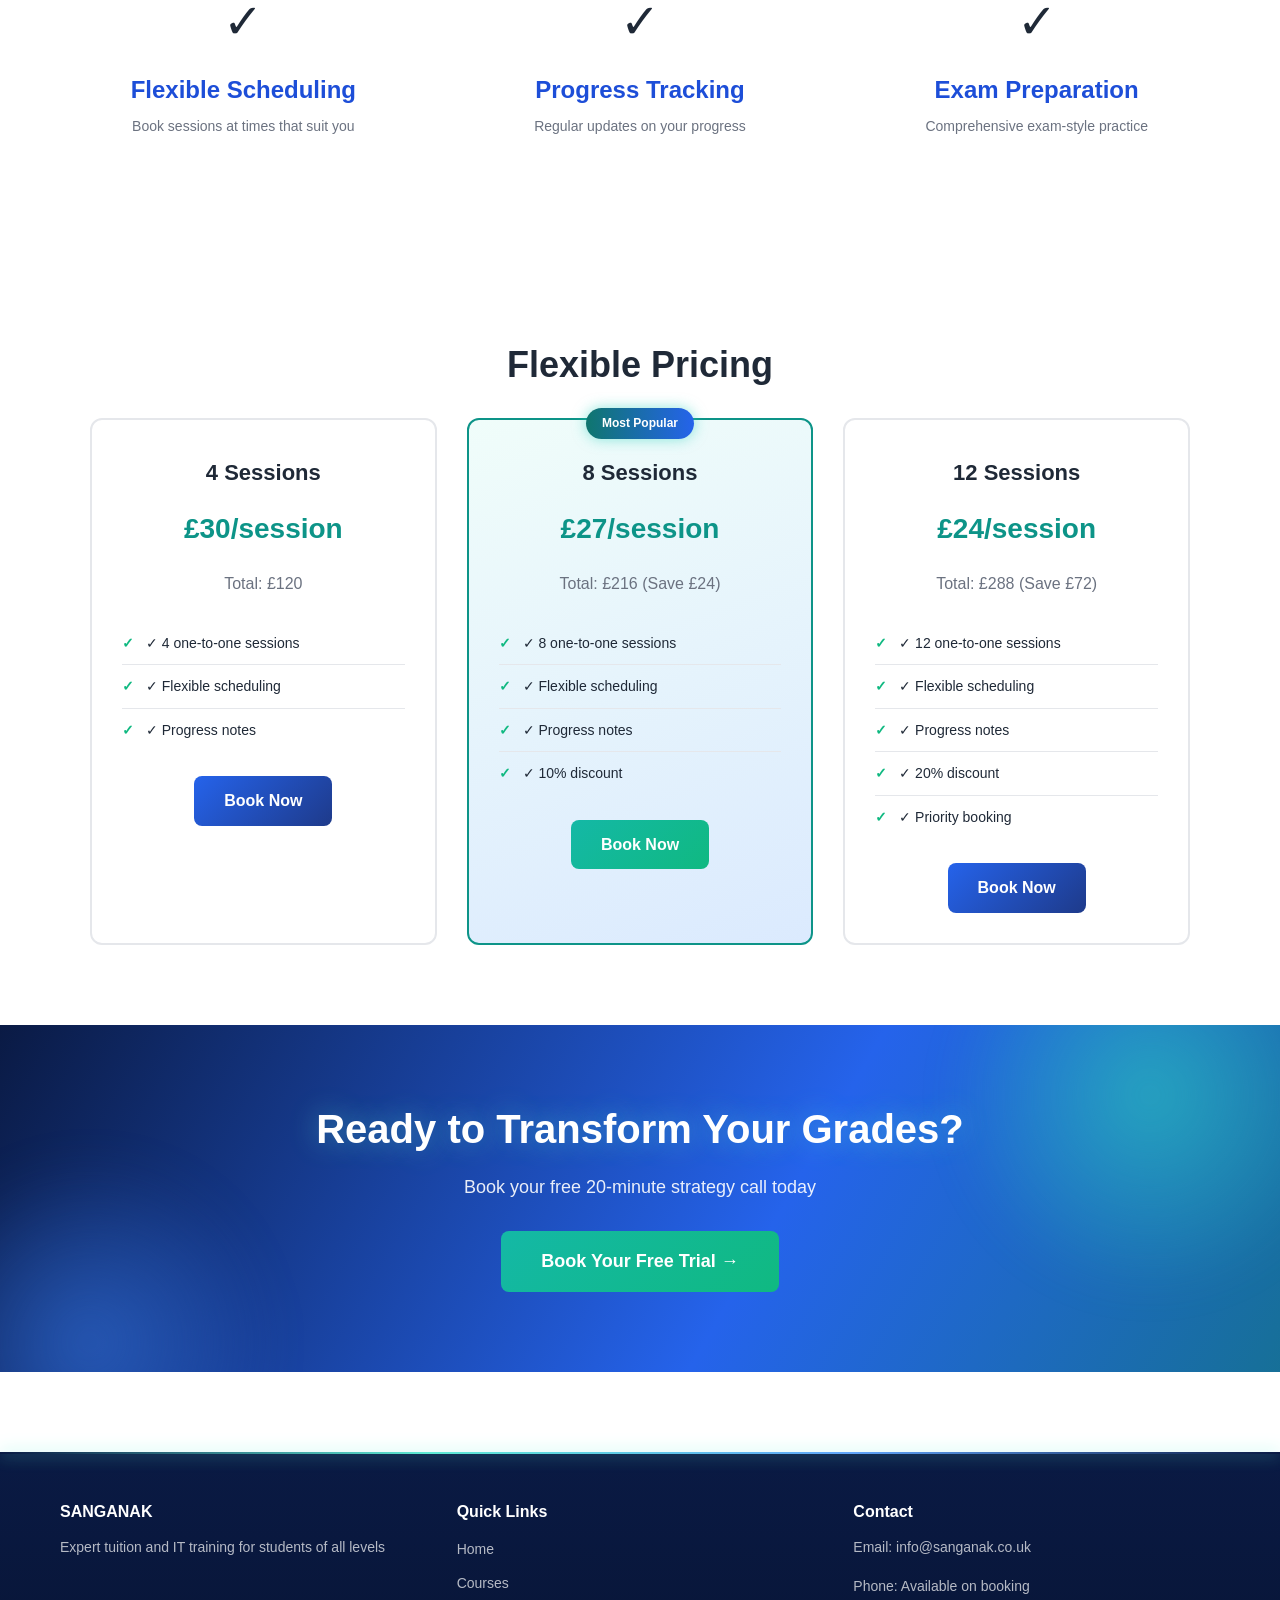
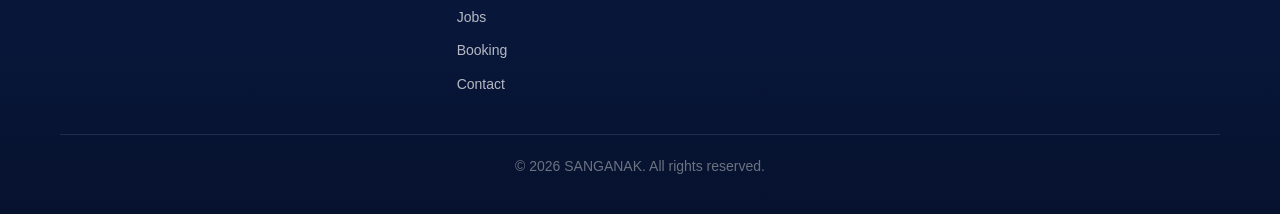
==== commit 380b51e9: "Move course tabs into the navigation bar and add CSS-only teal/blue glow theme Co-Authored-By: Claud" ====
--- a/index.html
+++ b/index.html
@@ -13,7 +13,10 @@
             <div class="logo">SANGANAK</div>
             <ul class="nav-links">
                 <li><a href="index.html">Home</a></li>
-                <li><a href="training.html">Courses</a></li>
+                <li class="nav-tab"><a href="training.html#it">IT Training</a></li>
+                <li class="nav-tab"><a href="training.html#gcse">GCSE</a></li>
+                <li class="nav-tab"><a href="training.html#alevel">A-Level</a></li>
+                <li class="nav-tab"><a href="training.html#y59">Years 5-9</a></li>
                 <li><a href="jobs.html">Jobs</a></li>
                 <li><a href="booking.html">Booking</a></li>
                 <li><a href="about.html">About</a></li>
--- a/css/styles.css
+++ b/css/styles.css
@@ -1340,3 +1340,314 @@
         align-items: flex-start;
     }
 }
+
+/* ===== LIVE THEME: teal and blue shades, glow, CSS-only motion ===== */
+:root {
+    --blue-950: #0a1a44;
+    --blue-800: #1e3a8a;
+    --blue-600: #2563eb;
+    --blue-400: #60a5fa;
+    --blue-100: #dbeafe;
+    --teal-900: #134e4a;
+    --teal-700: #0f766e;
+    --teal-500: #14b8a6;
+    --teal-300: #5eead4;
+    --teal-50: #f0fdfa;
+    --glow-teal: rgba(45, 212, 191, 0.55);
+    --glow-blue: rgba(59, 130, 246, 0.5);
+}
+
+/* Navigation */
+.navbar {
+    background: linear-gradient(90deg, var(--blue-950), var(--blue-800) 45%, var(--teal-700));
+    box-shadow: 0 6px 24px -6px var(--glow-teal);
+    border-bottom: 1px solid rgba(94, 234, 212, 0.35);
+}
+
+.navbar .container {
+    flex-wrap: wrap;
+    gap: 12px;
+}
+
+.logo {
+    text-shadow: 0 0 14px var(--glow-teal);
+}
+
+.nav-links {
+    flex-wrap: wrap;
+    justify-content: flex-end;
+    align-items: center;
+    gap: 6px 18px;
+}
+
+.nav-links a {
+    font-size: 15px;
+    padding: 6px 2px;
+    position: relative;
+}
+
+.nav-links a:hover {
+    opacity: 1;
+    text-shadow: 0 0 12px var(--teal-300);
+}
+
+.nav-links a::after {
+    content: "";
+    position: absolute;
+    left: 0;
+    right: 0;
+    bottom: 0;
+    height: 2px;
+    border-radius: 2px;
+    background: linear-gradient(90deg, var(--teal-300), var(--blue-400));
+    box-shadow: 0 0 10px var(--teal-300);
+    transform: scaleX(0);
+    transition: transform 0.25s ease;
+}
+
+.nav-links a:hover::after {
+    transform: scaleX(1);
+}
+
+.nav-tab a {
+    padding: 6px 14px;
+    border-radius: 999px;
+    background: rgba(255, 255, 255, 0.1);
+    border: 1px solid rgba(94, 234, 212, 0.3);
+    transition: background 0.25s, box-shadow 0.25s;
+}
+
+.nav-tab a::after {
+    display: none;
+}
+
+.nav-tab a:hover {
+    background: rgba(20, 184, 166, 0.35);
+    box-shadow: 0 0 16px var(--glow-teal);
+}
+
+/* Animated gradient banners with floating glow orbs */
+.hero,
+.training-header,
+.booking-header,
+.contact-header,
+.about-header,
+.course-hero,
+.stats,
+.cta {
+    position: relative;
+    overflow: hidden;
+    isolation: isolate;
+    background: linear-gradient(120deg, var(--blue-950), var(--blue-600), var(--teal-700), var(--teal-500), var(--blue-600), var(--blue-950));
+    background-size: 300% 300%;
+    animation: gradient-flow 20s ease-in-out infinite;
+}
+
+.hero::before,
+.training-header::before,
+.booking-header::before,
+.contact-header::before,
+.about-header::before,
+.course-hero::before,
+.stats::before,
+.cta::before {
+    content: "";
+    position: absolute;
+    z-index: -1;
+    width: 420px;
+    height: 420px;
+    right: -80px;
+    top: -140px;
+    border-radius: 50%;
+    background: radial-gradient(circle, var(--glow-teal), transparent 68%);
+    filter: blur(20px);
+    animation: orb-float 11s ease-in-out infinite;
+}
+
+.hero::after,
+.training-header::after,
+.booking-header::after,
+.contact-header::after,
+.about-header::after,
+.course-hero::after,
+.stats::after,
+.cta::after {
+    content: "";
+    position: absolute;
+    z-index: -1;
+    width: 380px;
+    height: 380px;
+    left: -100px;
+    bottom: -160px;
+    border-radius: 50%;
+    background: radial-gradient(circle, var(--glow-blue), transparent 68%);
+    filter: blur(24px);
+    animation: orb-float 14s ease-in-out infinite reverse;
+}
+
+.hero h1,
+.training-header h1,
+.course-hero h1,
+.cta h2 {
+    text-shadow: 0 0 28px rgba(94, 234, 212, 0.45);
+}
+
+/* Buttons */
+.btn-primary {
+    background: linear-gradient(135deg, var(--teal-500), #10b981);
+    box-shadow: 0 0 0 0 var(--glow-teal);
+    animation: glow-pulse 2.8s ease-in-out infinite;
+}
+
+.btn-primary:hover {
+    background: linear-gradient(135deg, var(--teal-300), var(--teal-500));
+    color: var(--blue-950);
+}
+
+.btn-secondary {
+    background: linear-gradient(135deg, var(--blue-600), var(--blue-800));
+}
+
+.btn-secondary:hover {
+    background: linear-gradient(135deg, var(--blue-400), var(--blue-600));
+    box-shadow: 0 0 18px var(--glow-blue);
+}
+
+/* Cards: glow on hover */
+.course-card:hover,
+.course-tile:hover,
+.start-card:hover,
+.pricing-card:hover,
+.role-card:hover,
+.faq-item:hover,
+.reason:hover,
+.mission-card:hover,
+.testimonial:hover,
+.course-detail:hover {
+    border-color: var(--teal-500);
+    box-shadow: 0 0 0 1px var(--teal-500), 0 14px 34px -8px var(--glow-teal);
+}
+
+.course-card,
+.course-tile,
+.role-card,
+.faq-item,
+.reason,
+.mission-card,
+.testimonial {
+    transition: transform 0.3s ease, box-shadow 0.3s ease, border-color 0.3s ease;
+}
+
+.pricing-card.featured {
+    background: linear-gradient(160deg, var(--teal-50), var(--blue-100));
+    animation: glow-ring 3.2s ease-in-out infinite;
+}
+
+.popular-badge {
+    background: linear-gradient(90deg, var(--teal-700), var(--blue-600));
+    box-shadow: 0 0 14px var(--glow-teal);
+}
+
+/* Floating icons */
+.course-icon,
+.feature-icon,
+.tile-icon {
+    display: inline-block;
+    animation: bob 4s ease-in-out infinite;
+}
+
+.features-grid .feature:nth-child(even) .feature-icon,
+.courses-grid .course-card:nth-child(even) .course-icon {
+    animation-delay: -2s;
+}
+
+/* Tabs */
+.tab-btn:hover,
+.tab-btn.active {
+    color: var(--blue-600);
+    border-bottom-color: var(--teal-500);
+    text-shadow: 0 0 14px rgba(20, 184, 166, 0.5);
+}
+
+.tab-buttons {
+    border-bottom-color: var(--blue-100);
+}
+
+/* Soft tinted sections */
+section.alternate,
+.support-services {
+    background: linear-gradient(180deg, var(--teal-50), #eff6ff);
+}
+
+.step-num {
+    background: linear-gradient(135deg, var(--blue-600), var(--teal-500));
+    box-shadow: 0 0 18px var(--glow-teal);
+}
+
+.syllabus li::before {
+    color: var(--teal-500);
+}
+
+.eyebrow {
+    box-shadow: 0 0 16px rgba(94, 234, 212, 0.35);
+}
+
+/* Footer */
+.footer {
+    position: relative;
+    background: linear-gradient(180deg, var(--blue-950), #06122e);
+}
+
+.footer::before {
+    content: "";
+    position: absolute;
+    left: 0;
+    right: 0;
+    top: 0;
+    height: 2px;
+    background: linear-gradient(90deg, transparent, var(--teal-300), var(--blue-400), transparent);
+    box-shadow: 0 0 16px var(--teal-300);
+}
+
+/* Keyframes */
+@keyframes gradient-flow {
+    0%, 100% { background-position: 0% 50%; }
+    50% { background-position: 100% 50%; }
+}
+
+@keyframes orb-float {
+    0%, 100% { transform: translate(0, 0) scale(1); }
+    50% { transform: translate(-40px, 30px) scale(1.12); }
+}
+
+@keyframes glow-pulse {
+    0%, 100% { box-shadow: 0 0 0 0 rgba(45, 212, 191, 0.55); }
+    50% { box-shadow: 0 0 22px 6px rgba(45, 212, 191, 0.35); }
+}
+
+@keyframes glow-ring {
+    0%, 100% { box-shadow: 0 0 0 1px var(--teal-500), 0 8px 24px -8px var(--glow-teal); }
+    50% { box-shadow: 0 0 0 1px var(--teal-500), 0 12px 38px -4px var(--glow-teal); }
+}
+
+@keyframes bob {
+    0%, 100% { transform: translateY(0); }
+    50% { transform: translateY(-6px); }
+}
+
+@media (max-width: 768px) {
+    .nav-links {
+        justify-content: center;
+    }
+}
+
+@media (prefers-reduced-motion: reduce) {
+    *, *::before, *::after {
+        animation: none !important;
+        transition: none !important;
+    }
+}
+
+.courses-grid {
+    grid-template-columns: repeat(auto-fit, minmax(240px, 1fr));
+}
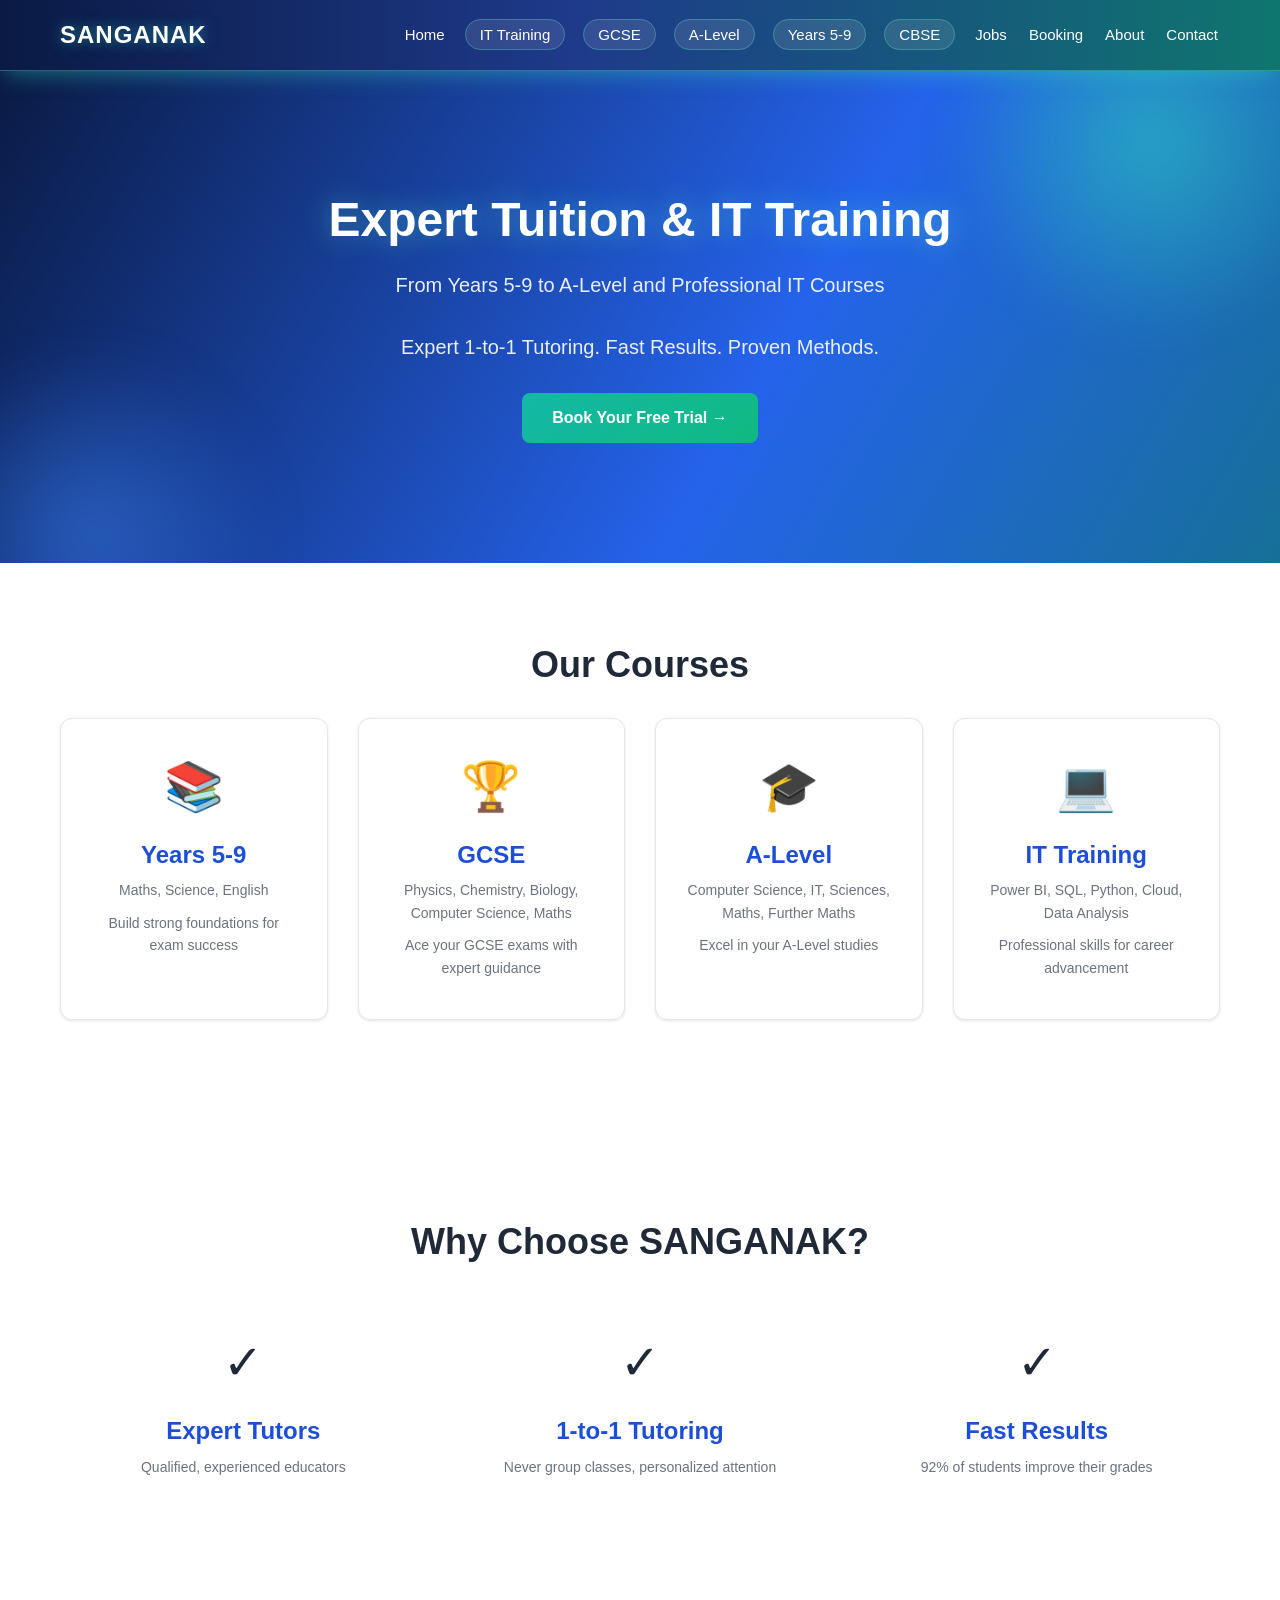
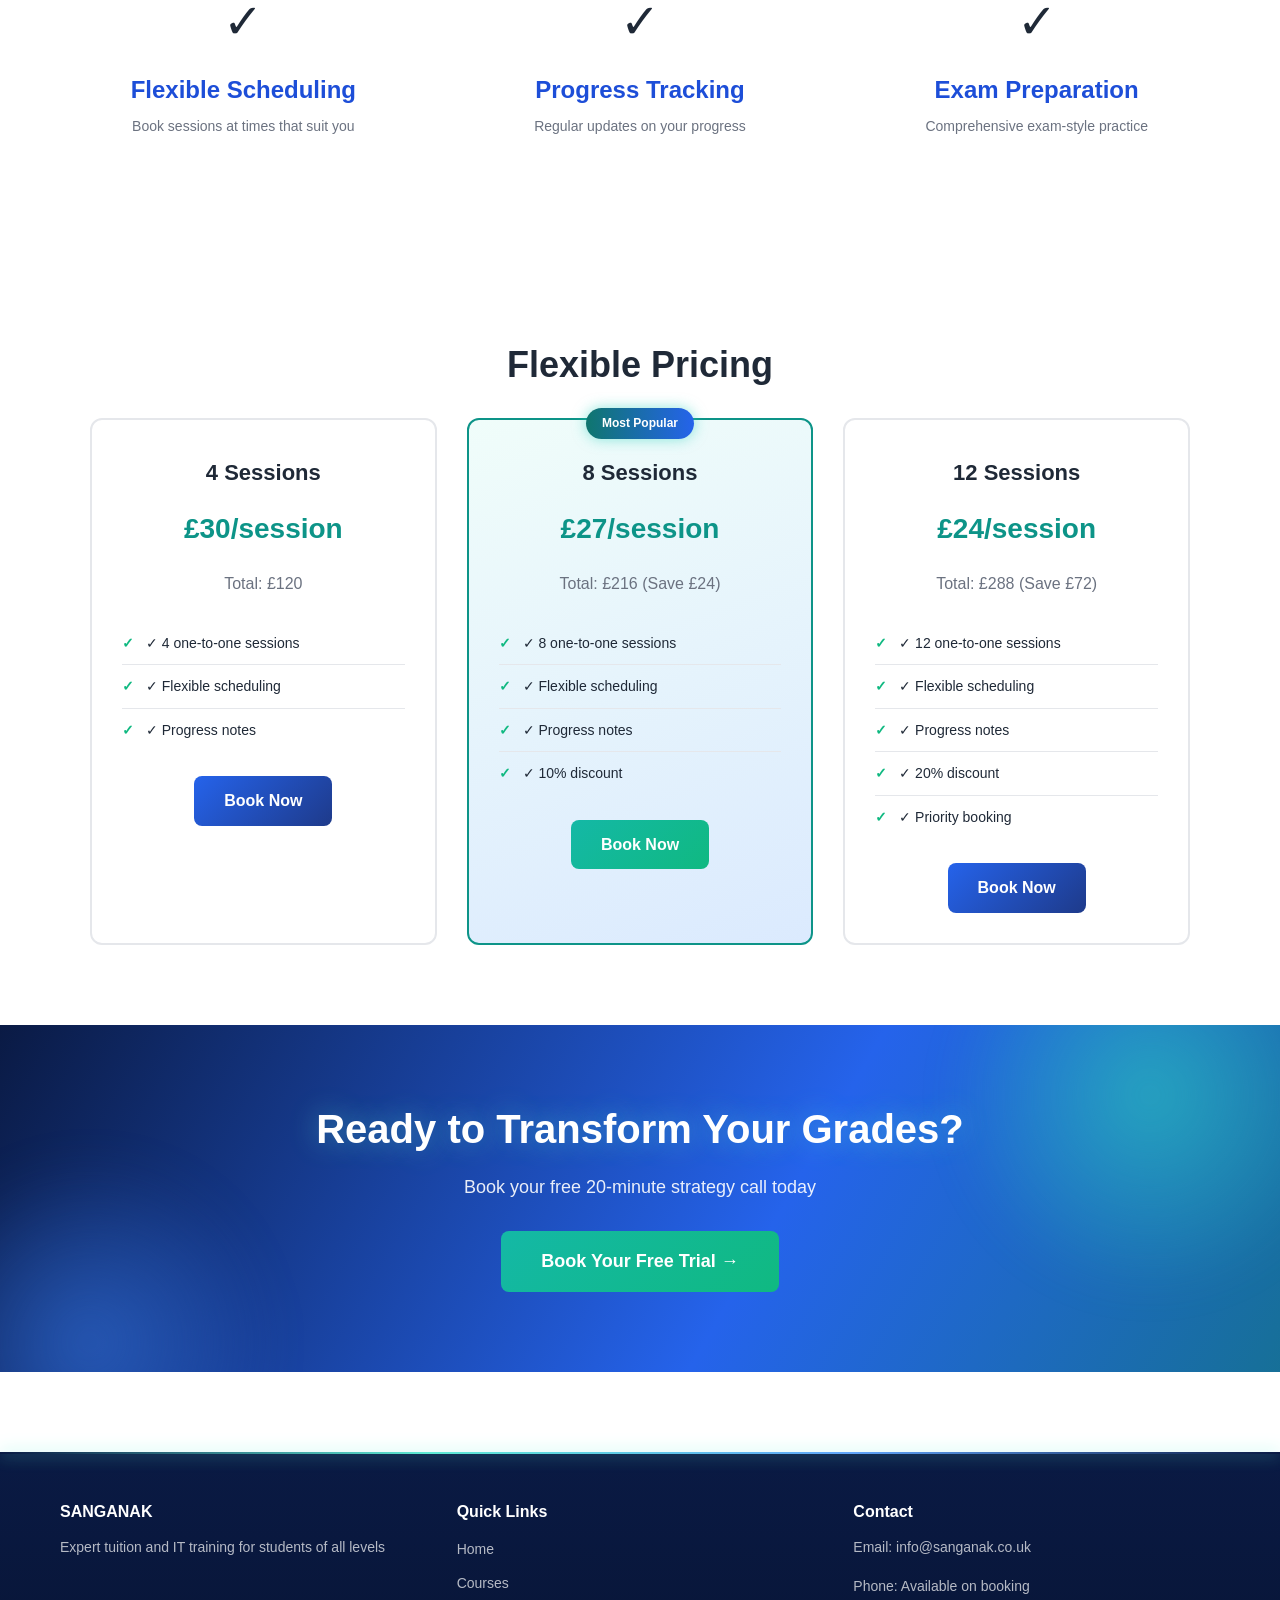
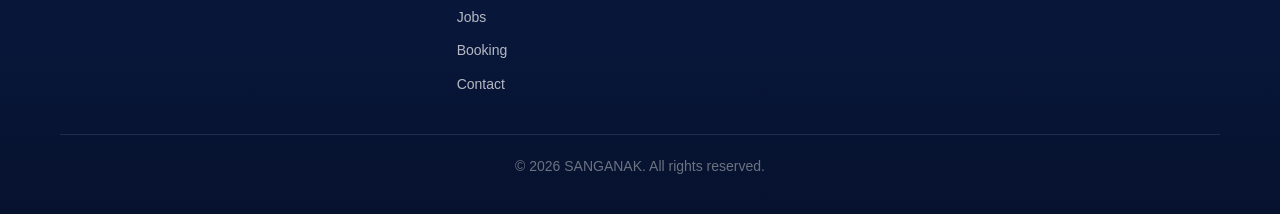
==== commit 816e1668: "Use the full EduTech Treasure course catalogue (34 courses) and add a CBSE tab Co-Authored-By: Claud" ====
--- a/index.html
+++ b/index.html
@@ -17,6 +17,7 @@
                 <li class="nav-tab"><a href="training.html#gcse">GCSE</a></li>
                 <li class="nav-tab"><a href="training.html#alevel">A-Level</a></li>
                 <li class="nav-tab"><a href="training.html#y59">Years 5-9</a></li>
+                <li class="nav-tab"><a href="training.html#cbse">CBSE</a></li>
                 <li><a href="jobs.html">Jobs</a></li>
                 <li><a href="booking.html">Booking</a></li>
                 <li><a href="about.html">About</a></li>
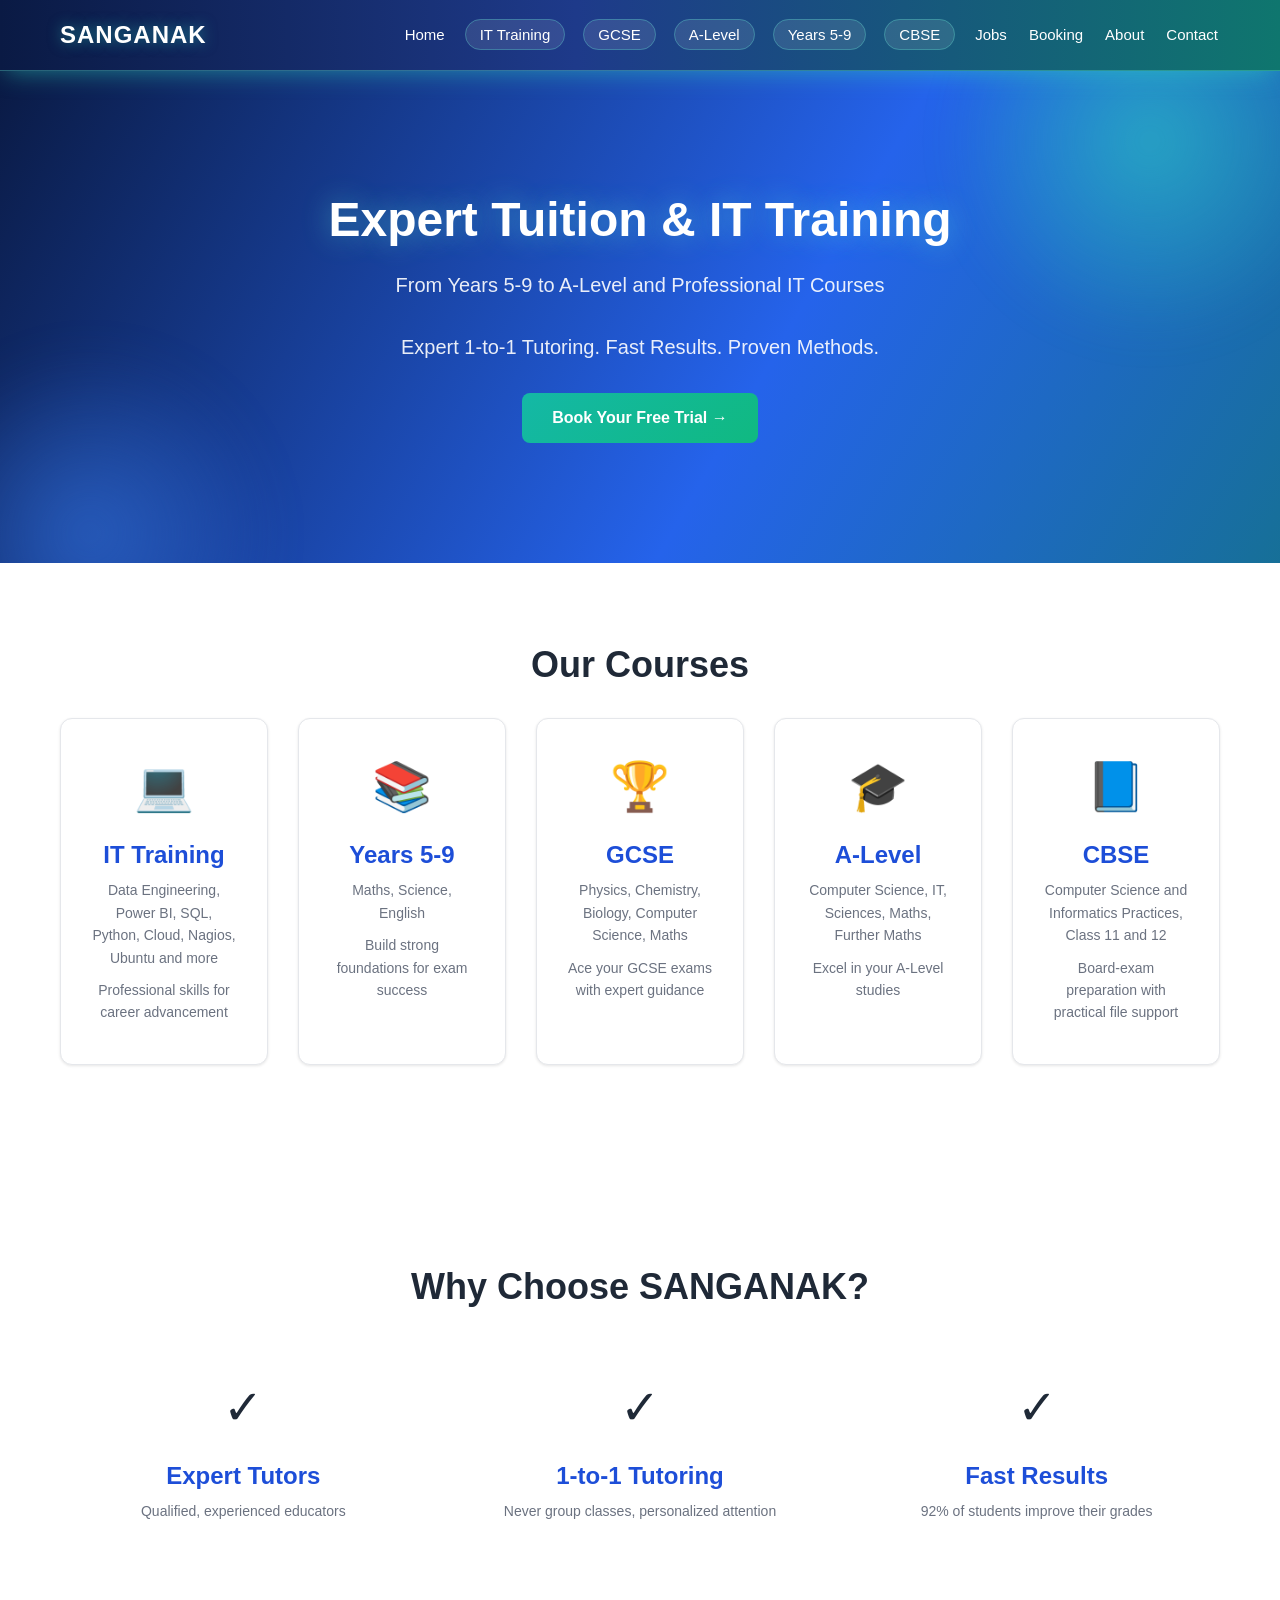
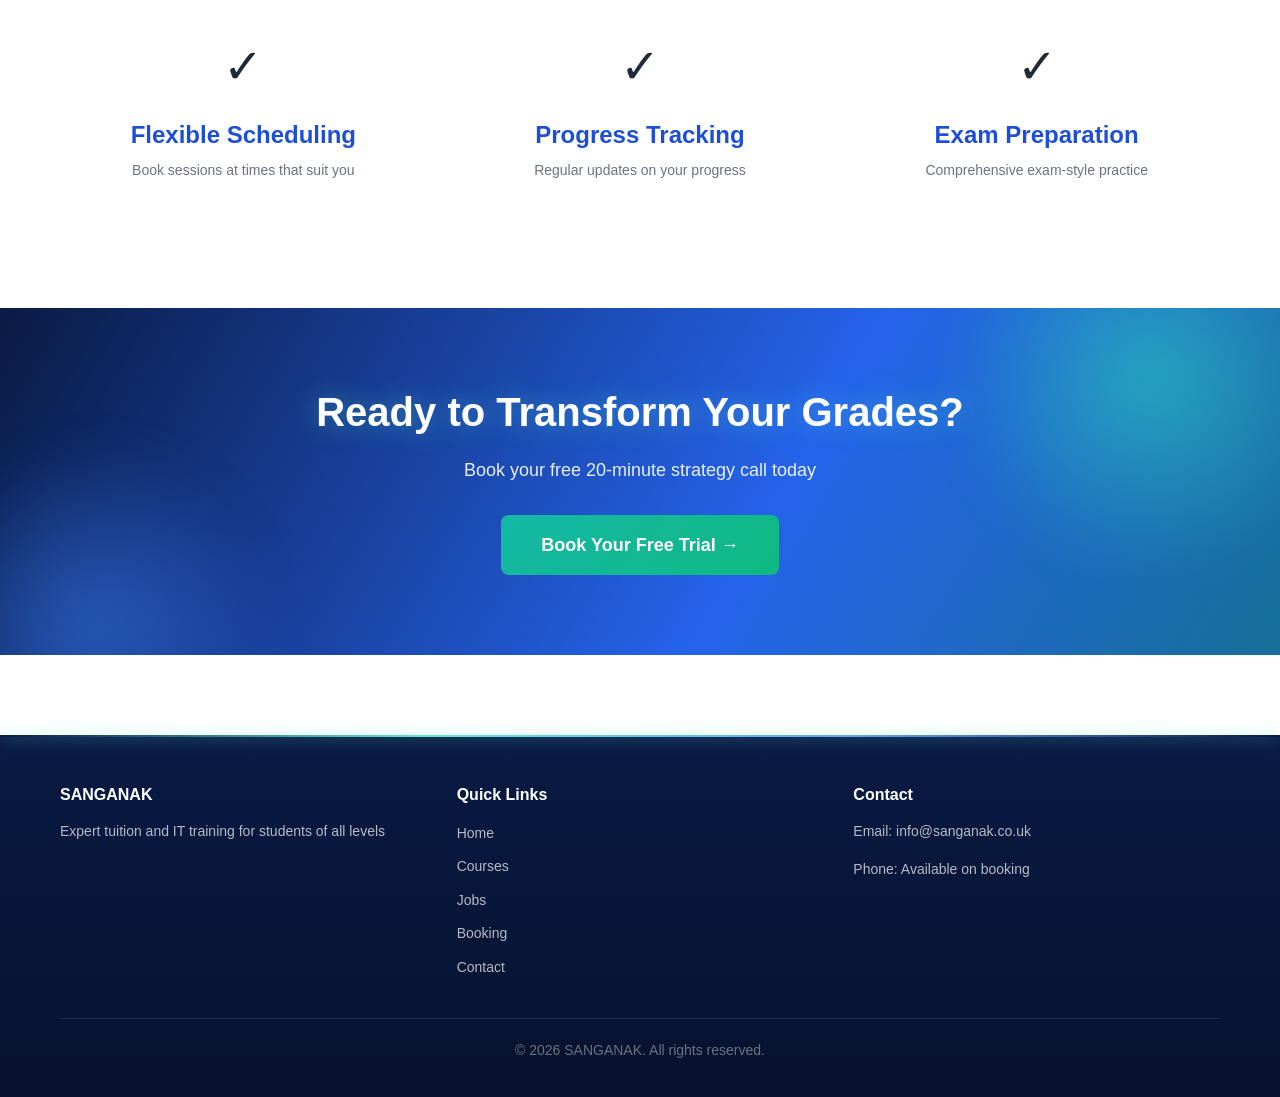
==== commit 9954f8be: "Remove pricing everywhere, list IT Training first, add course picker to booking Co-Authored-By: Clau" ====
--- a/index.html
+++ b/index.html
@@ -41,6 +41,12 @@
         <div class="container">
             <h2>Our Courses</h2>
             <div class="courses-grid">
+                <a class="course-card" href="training.html#it">
+                    <div class="course-icon">💻</div>
+                    <h3>IT Training</h3>
+                    <p>Data Engineering, Power BI, SQL, Python, Cloud, Nagios, Ubuntu and more</p>
+                    <p class="course-desc">Professional skills for career advancement</p>
+                </a>
                 <a class="course-card" href="training.html#y59">
                     <div class="course-icon">📚</div>
                     <h3>Years 5-9</h3>
@@ -59,11 +65,11 @@
                     <p>Computer Science, IT, Sciences, Maths, Further Maths</p>
                     <p class="course-desc">Excel in your A-Level studies</p>
                 </a>
-                <a class="course-card" href="training.html#it">
-                    <div class="course-icon">💻</div>
-                    <h3>IT Training</h3>
-                    <p>Power BI, SQL, Python, Cloud, Data Analysis</p>
-                    <p class="course-desc">Professional skills for career advancement</p>
+                <a class="course-card" href="training.html#cbse">
+                    <div class="course-icon">📘</div>
+                    <h3>CBSE</h3>
+                    <p>Computer Science and Informatics Practices, Class 11 and 12</p>
+                    <p class="course-desc">Board-exam preparation with practical file support</p>
                 </a>
             </div>
         </div>
@@ -103,52 +109,6 @@
                     <div class="feature-icon">✓</div>
                     <h3>Exam Preparation</h3>
                     <p>Comprehensive exam-style practice</p>
-                </div>
-            </div>
-        </div>
-    </section>
-
-    <!-- Pricing Section -->
-    <section class="pricing">
-        <div class="container">
-            <h2>Flexible Pricing</h2>
-            <div class="pricing-grid">
-                <div class="pricing-card">
-                    <h3>4 Sessions</h3>
-                    <p class="price">£30/session</p>
-                    <p class="total">Total: £120</p>
-                    <ul>
-                        <li>✓ 4 one-to-one sessions</li>
-                        <li>✓ Flexible scheduling</li>
-                        <li>✓ Progress notes</li>
-                    </ul>
-                    <a href="booking.html" class="btn btn-secondary">Book Now</a>
-                </div>
-                <div class="pricing-card featured">
-                    <div class="popular-badge">Most Popular</div>
-                    <h3>8 Sessions</h3>
-                    <p class="price">£27/session</p>
-                    <p class="total">Total: £216 (Save £24)</p>
-                    <ul>
-                        <li>✓ 8 one-to-one sessions</li>
-                        <li>✓ Flexible scheduling</li>
-                        <li>✓ Progress notes</li>
-                        <li>✓ 10% discount</li>
-                    </ul>
-                    <a href="booking.html" class="btn btn-primary">Book Now</a>
-                </div>
-                <div class="pricing-card">
-                    <h3>12 Sessions</h3>
-                    <p class="price">£24/session</p>
-                    <p class="total">Total: £288 (Save £72)</p>
-                    <ul>
-                        <li>✓ 12 one-to-one sessions</li>
-                        <li>✓ Flexible scheduling</li>
-                        <li>✓ Progress notes</li>
-                        <li>✓ 20% discount</li>
-                        <li>✓ Priority booking</li>
-                    </ul>
-                    <a href="booking.html" class="btn btn-secondary">Book Now</a>
                 </div>
             </div>
         </div>
--- a/css/styles.css
+++ b/css/styles.css
@@ -1651,3 +1651,280 @@
 .courses-grid {
     grid-template-columns: repeat(auto-fit, minmax(240px, 1fr));
 }
+
+/* ===== JOBS PAGE (Zunappo-style layout) ===== */
+.subnav {
+    background: white;
+    border-bottom: 1px solid var(--border);
+}
+
+.subnav .container {
+    display: flex;
+    gap: 6px 26px;
+    flex-wrap: wrap;
+    justify-content: center;
+    padding-top: 10px;
+    padding-bottom: 10px;
+}
+
+.subnav a {
+    font-size: 14px;
+    font-weight: 600;
+    color: var(--gray-700);
+    text-decoration: none;
+    padding: 4px 0;
+    border-bottom: 2px solid transparent;
+    transition: color 0.2s, border-color 0.2s;
+}
+
+.subnav a:hover {
+    color: var(--blue-600);
+    border-bottom-color: var(--teal-500);
+}
+
+.jobs-page section {
+    scroll-margin-top: 70px;
+}
+
+.left-h {
+    text-align: left;
+    max-width: 720px;
+}
+
+.jobs-page .eyebrow.dark {
+    margin-left: 0;
+}
+
+.jobs-page #candidates .eyebrow.dark,
+.jobs-page #roles .eyebrow.dark,
+.jobs-page #contact .eyebrow.dark {
+    margin-left: auto;
+}
+
+.fact-strip {
+    background: white;
+    padding: 44px 0;
+    border-bottom: 1px solid var(--border);
+}
+
+.fact-grid {
+    display: grid;
+    grid-template-columns: repeat(auto-fit, minmax(200px, 1fr));
+    gap: 28px;
+}
+
+.fact h3 {
+    font-size: 40px;
+    margin-bottom: 4px;
+}
+
+.fact p {
+    font-size: 14px;
+    margin: 0;
+}
+
+.fact.blue h3 { color: var(--blue-600); }
+.fact.teal h3 { color: var(--teal-500); }
+.fact.amber h3 { color: var(--warning); }
+.fact.green h3 { color: var(--success); }
+
+.job-cards {
+    display: grid;
+    grid-template-columns: repeat(auto-fit, minmax(240px, 1fr));
+    gap: 24px;
+}
+
+.job-card {
+    background: white;
+    border: 1px solid var(--border);
+    border-radius: 20px;
+    padding: 28px;
+    box-shadow: var(--shadow);
+    transition: transform 0.3s, box-shadow 0.3s, border-color 0.3s;
+}
+
+.job-card:hover {
+    transform: translateY(-4px);
+    border-color: var(--teal-500);
+    box-shadow: 0 0 0 1px var(--teal-500), 0 14px 34px -8px var(--glow-teal);
+}
+
+.job-card h3 {
+    font-size: 19px;
+    margin: 16px 0 8px;
+}
+
+.job-card p {
+    font-size: 14px;
+    margin: 0;
+}
+
+.job-icon {
+    display: inline-flex;
+    width: 46px;
+    height: 46px;
+    align-items: center;
+    justify-content: center;
+    border-radius: 12px;
+    font-size: 22px;
+}
+
+.i-blue { background: #dbeafe; }
+.i-amber { background: #fef3c7; }
+.i-rose { background: #ffe4e6; }
+.i-green { background: #d1fae5; }
+
+.jobs-page .steps-grid {
+    position: relative;
+    text-align: left;
+}
+
+.jobs-page .step {
+    text-align: left;
+    padding: 10px 24px 10px 0;
+    position: relative;
+}
+
+.jobs-page .step-num {
+    margin: 0 0 16px;
+}
+
+.jobs-page .step:not(:last-child)::after {
+    content: "";
+    position: absolute;
+    top: 34px;
+    left: 62px;
+    right: 14px;
+    height: 2px;
+    background: linear-gradient(90deg, var(--blue-100), transparent);
+}
+
+.step-num.s1 { background: #f43f5e; box-shadow: 0 0 18px rgba(244, 63, 94, 0.4); }
+.step-num.s2 { background: var(--blue-600); box-shadow: 0 0 18px var(--glow-blue); }
+.step-num.s3 { background: #f59e0b; box-shadow: 0 0 18px rgba(245, 158, 11, 0.4); }
+
+.story-grid {
+    display: grid;
+    grid-template-columns: repeat(auto-fit, minmax(280px, 1fr));
+    gap: 24px;
+}
+
+.story {
+    margin: 0;
+    padding: 28px;
+    border-radius: 20px;
+    border: 1px solid;
+    display: flex;
+    flex-direction: column;
+    gap: 12px;
+}
+
+.story.rose { background: #fff5f6; border-color: #fecdd3; }
+.story.sky { background: #f2f8ff; border-color: #bfdbfe; }
+.story.sun { background: #fffbeb; border-color: #fde68a; }
+
+.story-mark {
+    font-size: 54px;
+    line-height: 0.6;
+    font-family: Georgia, serif;
+}
+
+.story.rose .story-mark { color: #f43f5e; }
+.story.sky .story-mark { color: var(--blue-400); }
+.story.sun .story-mark { color: #f59e0b; }
+
+.story blockquote {
+    font-size: 15px;
+    color: var(--text-primary);
+    flex: 1;
+}
+
+.story figcaption {
+    display: flex;
+    flex-direction: column;
+    font-size: 13px;
+}
+
+.story figcaption span {
+    color: var(--gray-500);
+    font-size: 12px;
+}
+
+.signin-box {
+    max-width: 600px;
+    margin: 0 auto 30px;
+    padding: 28px;
+    border-radius: 20px;
+    border: 1px solid var(--border);
+    background: linear-gradient(135deg, var(--teal-50), #eff6ff);
+    display: flex;
+    flex-direction: column;
+    align-items: center;
+    gap: 12px;
+}
+
+.signin-btn {
+    font: inherit;
+    font-weight: 600;
+    padding: 12px 26px;
+    border-radius: 999px;
+    border: 1px solid var(--border);
+    background: white;
+    color: var(--gray-500);
+    display: inline-flex;
+    align-items: center;
+    gap: 10px;
+    cursor: not-allowed;
+}
+
+.soon {
+    font-size: 11px;
+    letter-spacing: 0.05em;
+    text-transform: uppercase;
+    background: var(--gray-100);
+    color: var(--gray-500);
+    padding: 3px 8px;
+    border-radius: 999px;
+}
+
+.signin-note {
+    font-size: 13px;
+    margin: 0;
+}
+
+@media (max-width: 768px) {
+    .jobs-page .step:not(:last-child)::after {
+        display: none;
+    }
+}
+
+.course-select {
+    max-width: 600px;
+    margin: 0 auto 30px;
+}
+
+.course-select label {
+    display: block;
+    margin-bottom: 8px;
+    font-weight: 600;
+}
+
+.course-select select {
+    width: 100%;
+    padding: 12px;
+    font-size: 16px;
+    font-family: inherit;
+    border: 1px solid var(--border);
+    border-radius: 6px;
+    background: white;
+}
+
+.course-select select:focus {
+    outline: none;
+    border-color: var(--secondary);
+    box-shadow: 0 0 0 3px rgba(13, 148, 136, 0.15);
+}
+
+.courses-grid {
+    grid-template-columns: repeat(auto-fit, minmax(200px, 1fr));
+}
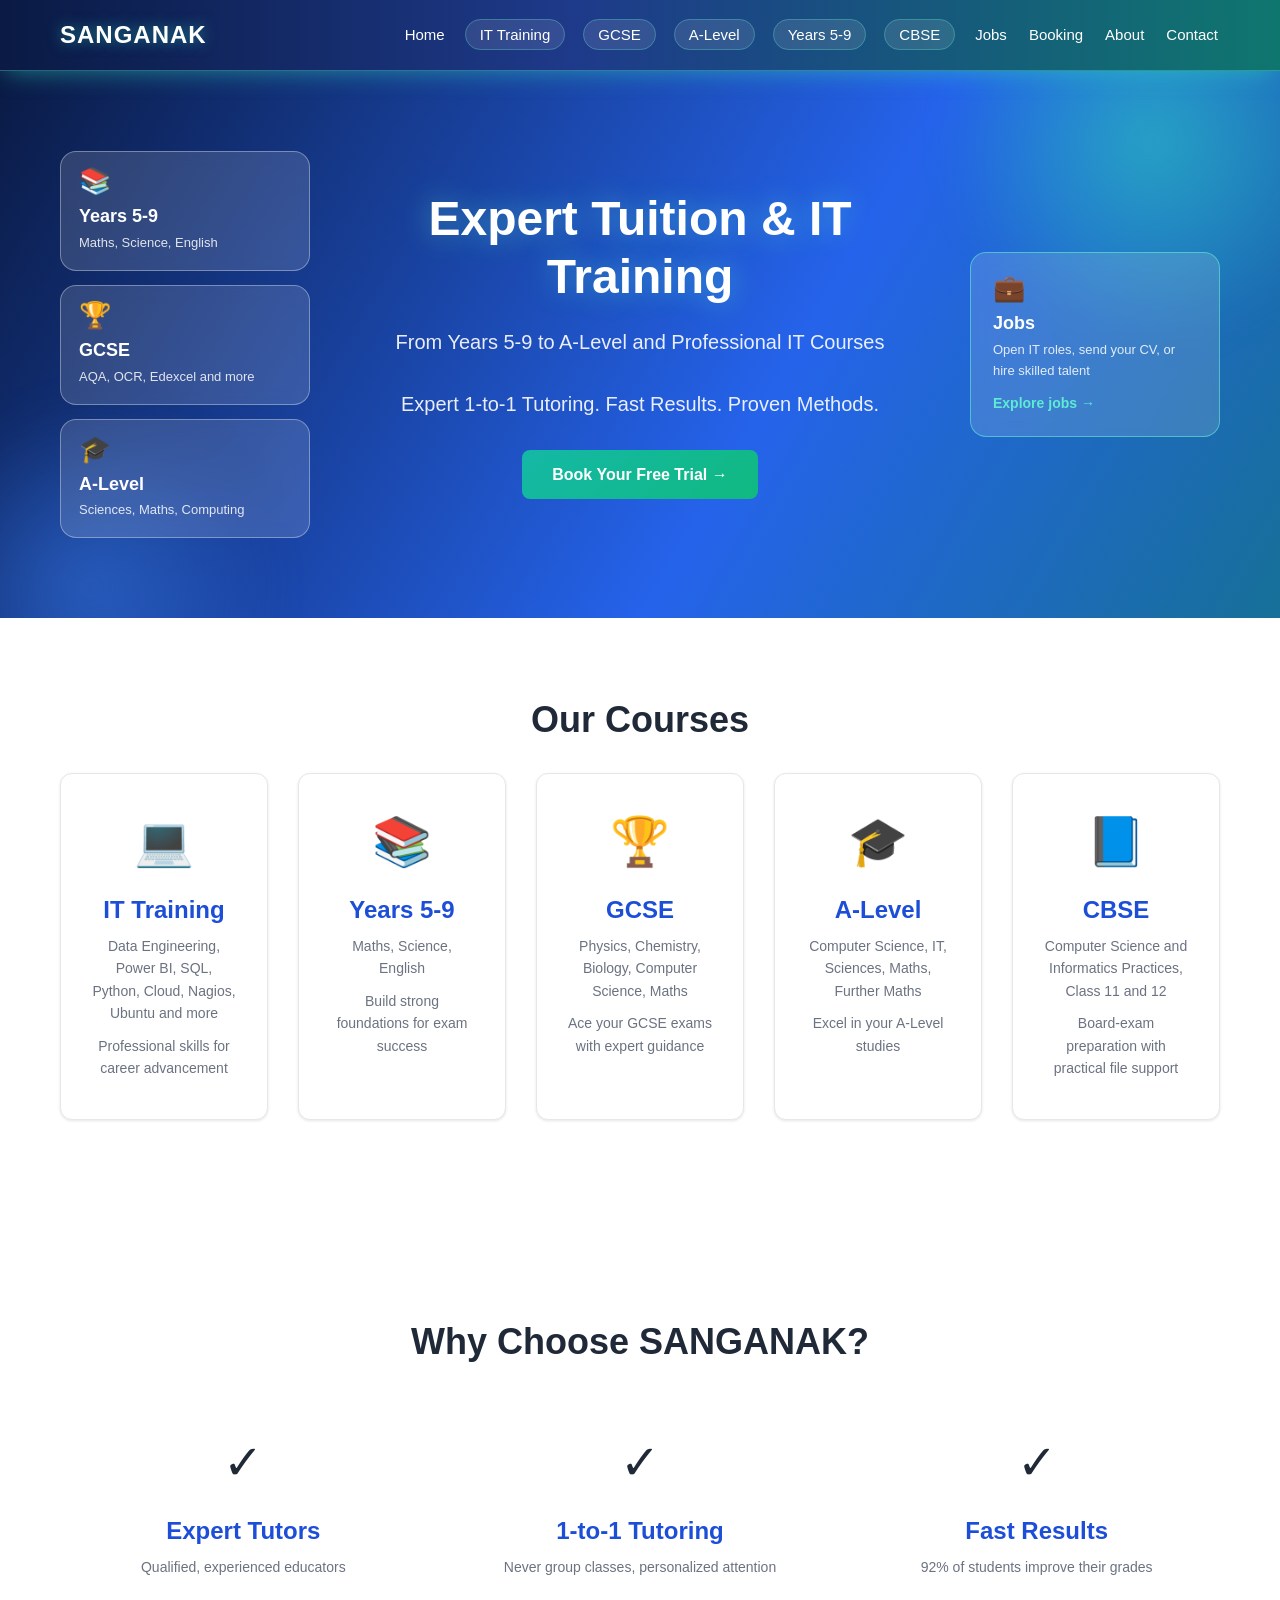
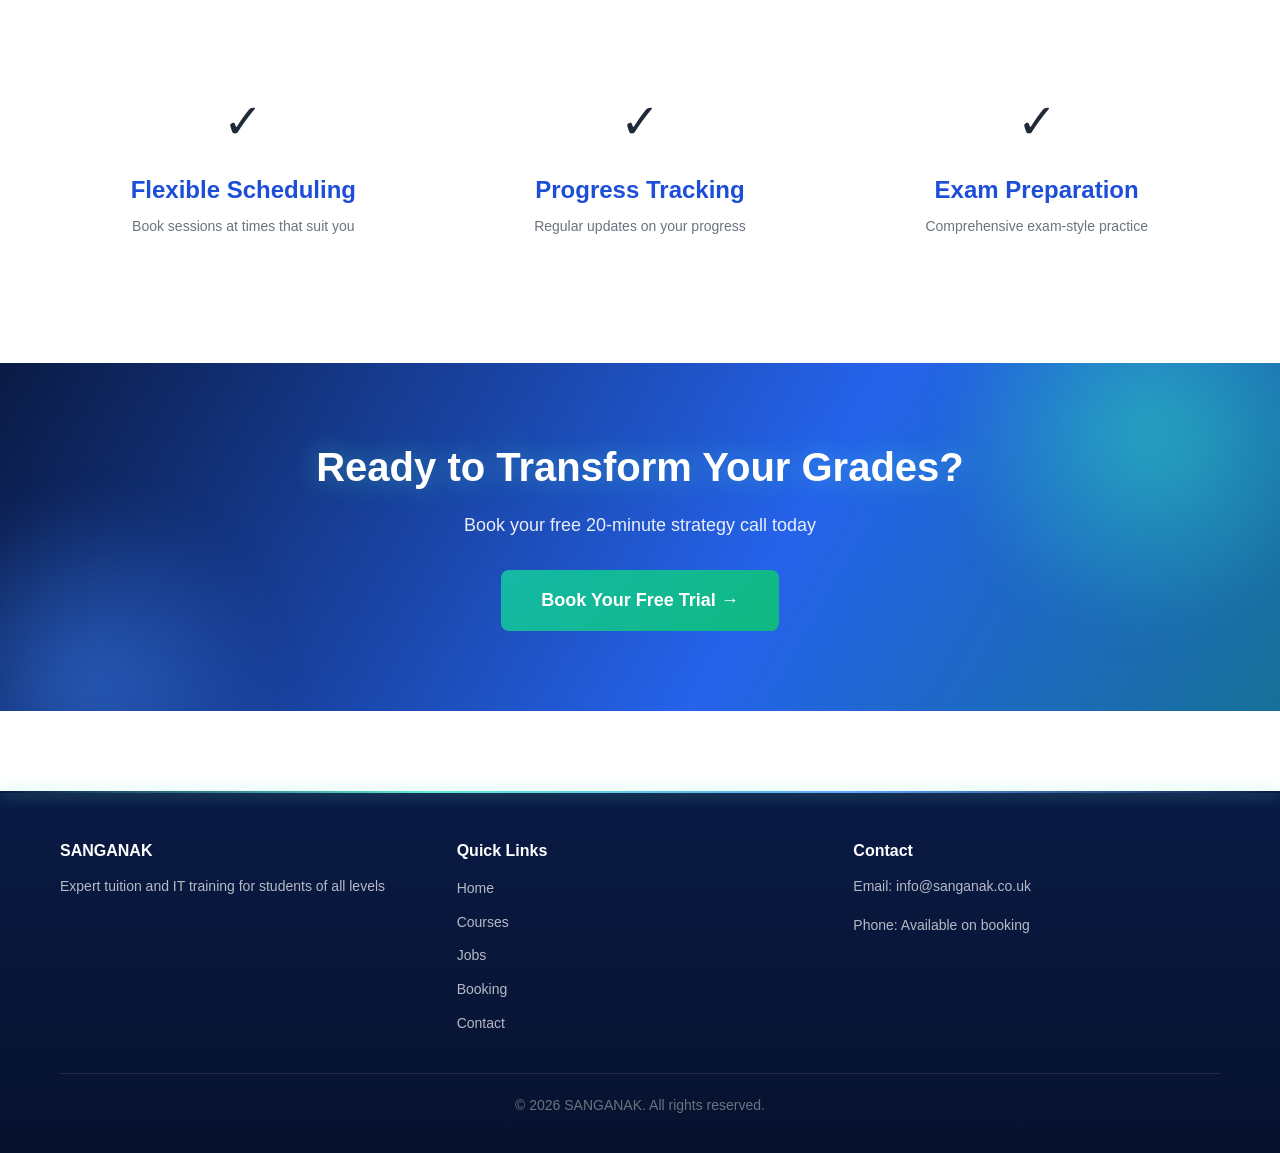
==== commit ee8c7a15: "Homepage hero: course cards on the left, Jobs card on the right Co-Authored-By: Claude Sonnet 5 <nor" ====
--- a/index.html
+++ b/index.html
@@ -27,12 +27,41 @@
     </nav>
 
     <!-- Hero Section -->
-    <section class="hero">
-        <div class="container">
-            <h1>Expert Tuition & IT Training</h1>
-            <p>From Years 5-9 to A-Level and Professional IT Courses</p>
-            <p class="hero-subtitle">Expert 1-to-1 Tutoring. Fast Results. Proven Methods.</p>
-            <a href="booking.html" class="btn btn-primary">Book Your Free Trial →</a>
+    <section class="hero hero-split">
+        <div class="container hero-grid">
+            <div class="hero-side hero-left" aria-label="Tuition levels">
+                <a class="glass-card" href="training.html#y59">
+                    <span class="glass-icon">📚</span>
+                    <strong>Years 5-9</strong>
+                    <small>Maths, Science, English</small>
+                </a>
+                <a class="glass-card" href="training.html#gcse">
+                    <span class="glass-icon">🏆</span>
+                    <strong>GCSE</strong>
+                    <small>AQA, OCR, Edexcel and more</small>
+                </a>
+                <a class="glass-card" href="training.html#alevel">
+                    <span class="glass-icon">🎓</span>
+                    <strong>A-Level</strong>
+                    <small>Sciences, Maths, Computing</small>
+                </a>
+            </div>
+
+            <div class="hero-center">
+                <h1>Expert Tuition & IT Training</h1>
+                <p>From Years 5-9 to A-Level and Professional IT Courses</p>
+                <p class="hero-subtitle">Expert 1-to-1 Tutoring. Fast Results. Proven Methods.</p>
+                <a href="booking.html" class="btn btn-primary">Book Your Free Trial →</a>
+            </div>
+
+            <div class="hero-side hero-right">
+                <a class="glass-card glass-jobs" href="jobs.html">
+                    <span class="glass-icon">💼</span>
+                    <strong>Jobs</strong>
+                    <small>Open IT roles, send your CV, or hire skilled talent</small>
+                    <em>Explore jobs &rarr;</em>
+                </a>
+            </div>
         </div>
     </section>
 
--- a/css/styles.css
+++ b/css/styles.css
@@ -1928,3 +1928,103 @@
 .courses-grid {
     grid-template-columns: repeat(auto-fit, minmax(200px, 1fr));
 }
+
+/* ===== HOMEPAGE HERO: side cards ===== */
+.hero-split {
+    padding: 80px 0;
+}
+
+.hero-grid {
+    display: grid;
+    grid-template-columns: 250px minmax(0, 1fr) 250px;
+    gap: 32px;
+    align-items: center;
+}
+
+.hero-side {
+    display: flex;
+    flex-direction: column;
+    gap: 14px;
+}
+
+.glass-card {
+    display: flex;
+    flex-direction: column;
+    gap: 2px;
+    padding: 16px 18px;
+    border-radius: 16px;
+    text-align: left;
+    text-decoration: none;
+    color: white;
+    background: rgba(255, 255, 255, 0.14);
+    border: 1px solid rgba(255, 255, 255, 0.35);
+    backdrop-filter: blur(8px);
+    -webkit-backdrop-filter: blur(8px);
+    transition: transform 0.25s, box-shadow 0.25s, background 0.25s;
+}
+
+.glass-card:hover {
+    transform: translateY(-3px);
+    background: rgba(255, 255, 255, 0.22);
+    box-shadow: 0 0 22px var(--glow-teal);
+}
+
+.glass-card:focus-visible {
+    outline: 3px solid var(--teal-300);
+    outline-offset: 2px;
+}
+
+.glass-icon {
+    font-size: 26px;
+    line-height: 1;
+    margin-bottom: 6px;
+}
+
+.glass-card strong {
+    font-size: 18px;
+}
+
+.glass-card small {
+    font-size: 13px;
+    color: rgba(255, 255, 255, 0.85);
+}
+
+.glass-card em {
+    margin-top: 8px;
+    font-style: normal;
+    font-weight: 600;
+    font-size: 14px;
+    color: var(--teal-300);
+}
+
+.glass-jobs {
+    padding: 22px;
+    border-color: rgba(94, 234, 212, 0.6);
+    animation: glow-ring-light 3.2s ease-in-out infinite;
+}
+
+.hero-center .hero-subtitle {
+    margin-bottom: 30px;
+}
+
+@keyframes glow-ring-light {
+    0%, 100% { box-shadow: 0 0 0 0 rgba(94, 234, 212, 0.4); }
+    50% { box-shadow: 0 0 26px 4px rgba(94, 234, 212, 0.35); }
+}
+
+@media (max-width: 1000px) {
+    .hero-grid {
+        grid-template-columns: 1fr;
+    }
+
+    .hero-center { order: -1; }
+
+    .hero-side {
+        flex-direction: row;
+        flex-wrap: wrap;
+    }
+
+    .hero-side .glass-card {
+        flex: 1 1 200px;
+    }
+}
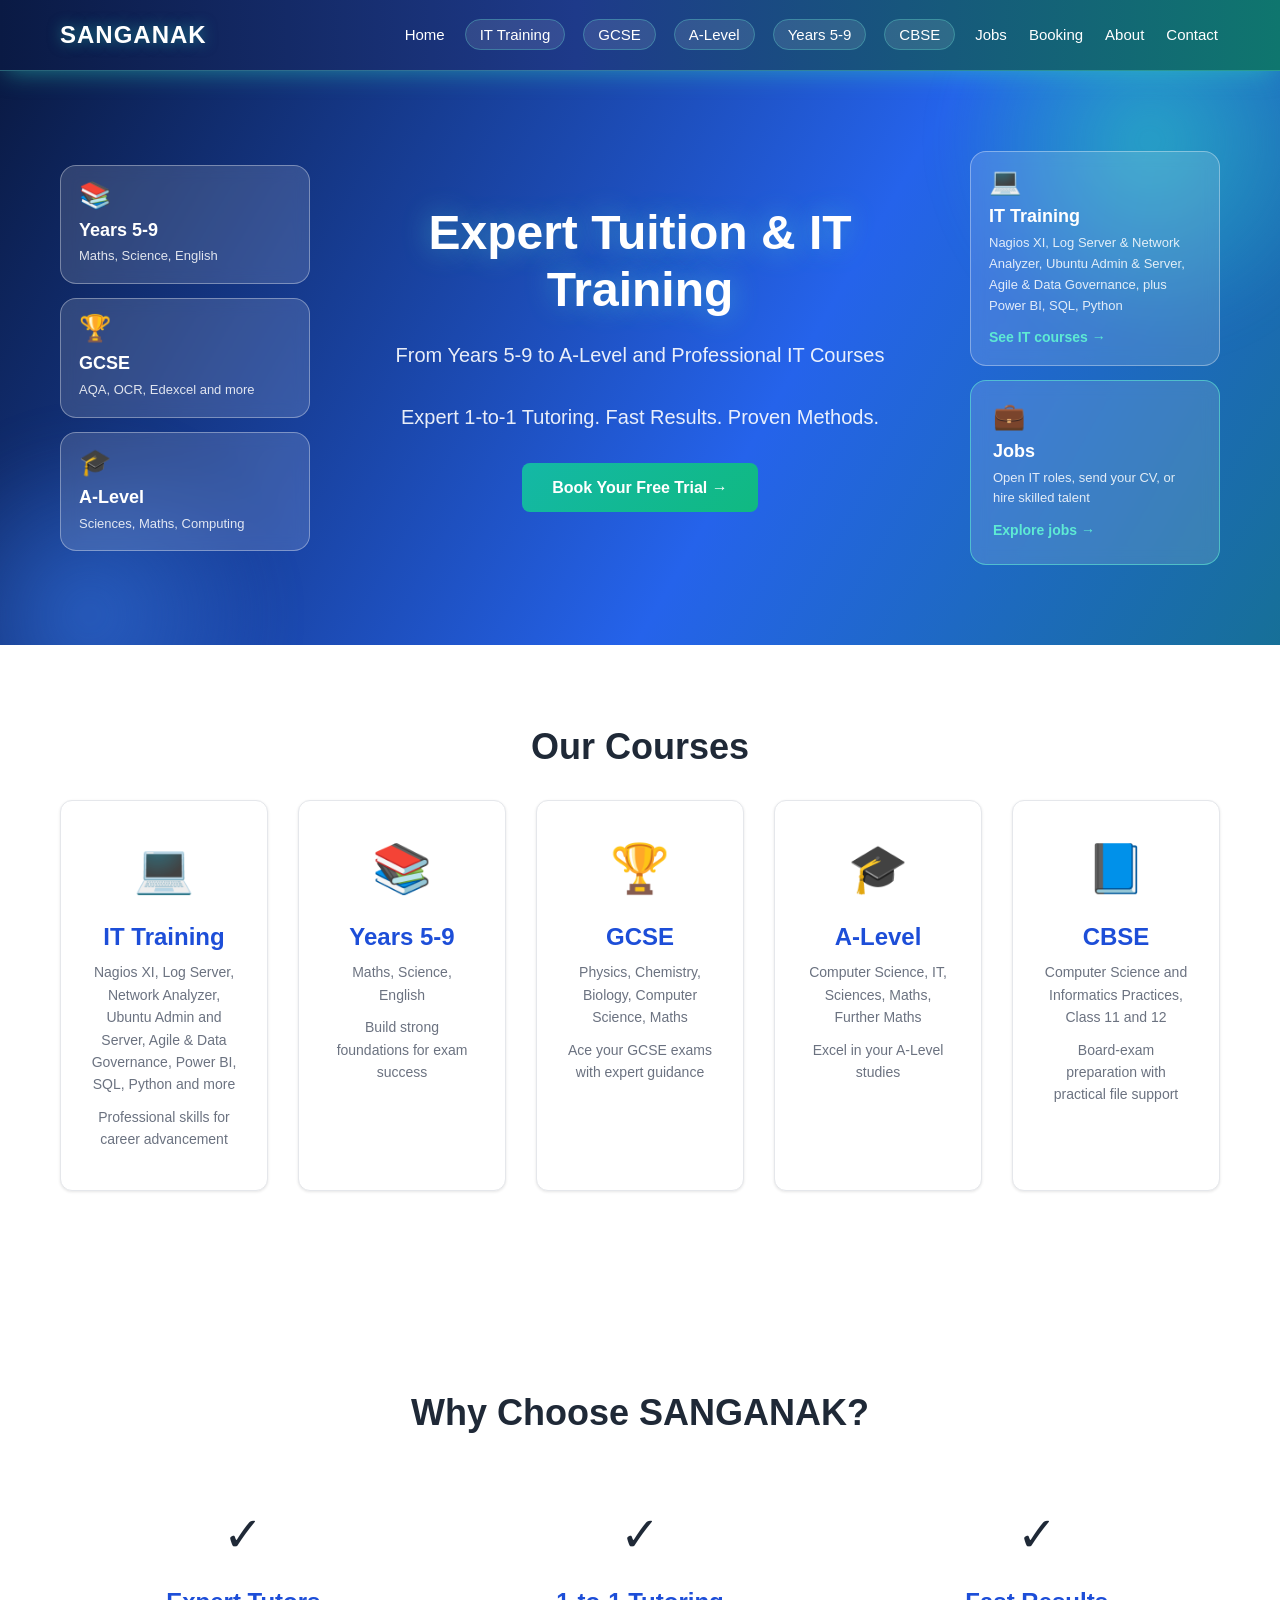
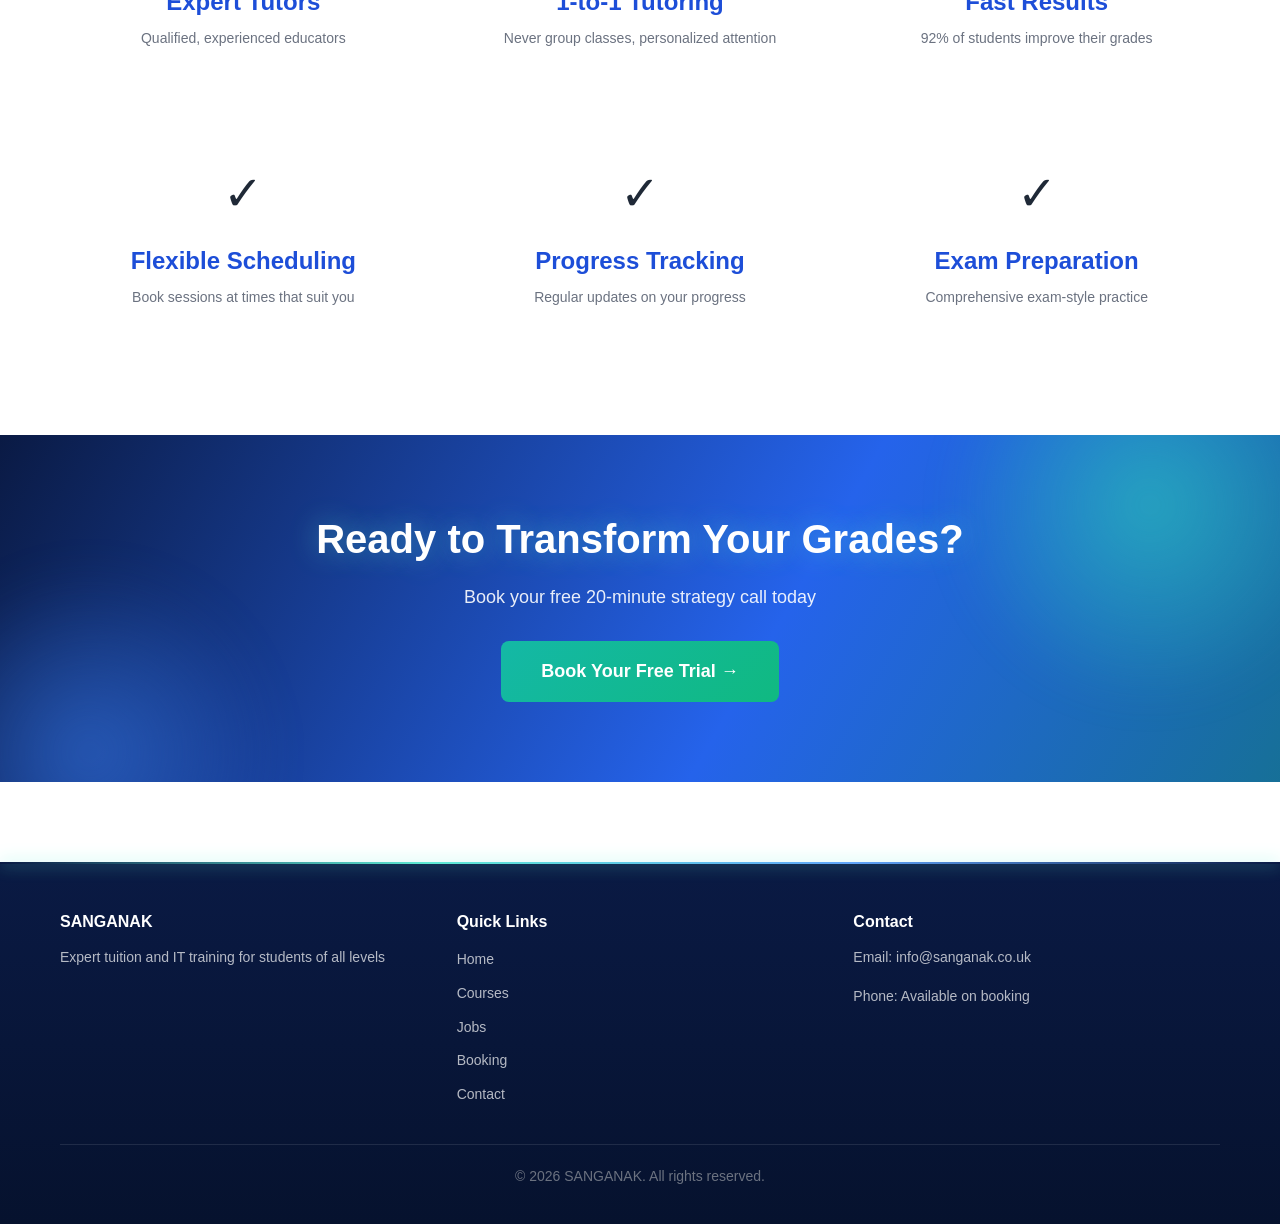
==== commit 69393e6b: "List Nagios, Ubuntu and Agile IT courses first; add IT Training card above Jobs in hero Co-Authored-" ====
--- a/index.html
+++ b/index.html
@@ -55,6 +55,12 @@
             </div>
 
             <div class="hero-side hero-right">
+                <a class="glass-card" href="training.html#it">
+                    <span class="glass-icon">💻</span>
+                    <strong>IT Training</strong>
+                    <small>Nagios XI, Log Server &amp; Network Analyzer, Ubuntu Admin &amp; Server, Agile &amp; Data Governance, plus Power BI, SQL, Python</small>
+                    <em>See IT courses &rarr;</em>
+                </a>
                 <a class="glass-card glass-jobs" href="jobs.html">
                     <span class="glass-icon">💼</span>
                     <strong>Jobs</strong>
@@ -73,7 +79,7 @@
                 <a class="course-card" href="training.html#it">
                     <div class="course-icon">💻</div>
                     <h3>IT Training</h3>
-                    <p>Data Engineering, Power BI, SQL, Python, Cloud, Nagios, Ubuntu and more</p>
+                    <p>Nagios XI, Log Server, Network Analyzer, Ubuntu Admin and Server, Agile &amp; Data Governance, Power BI, SQL, Python and more</p>
                     <p class="course-desc">Professional skills for career advancement</p>
                 </a>
                 <a class="course-card" href="training.html#y59">
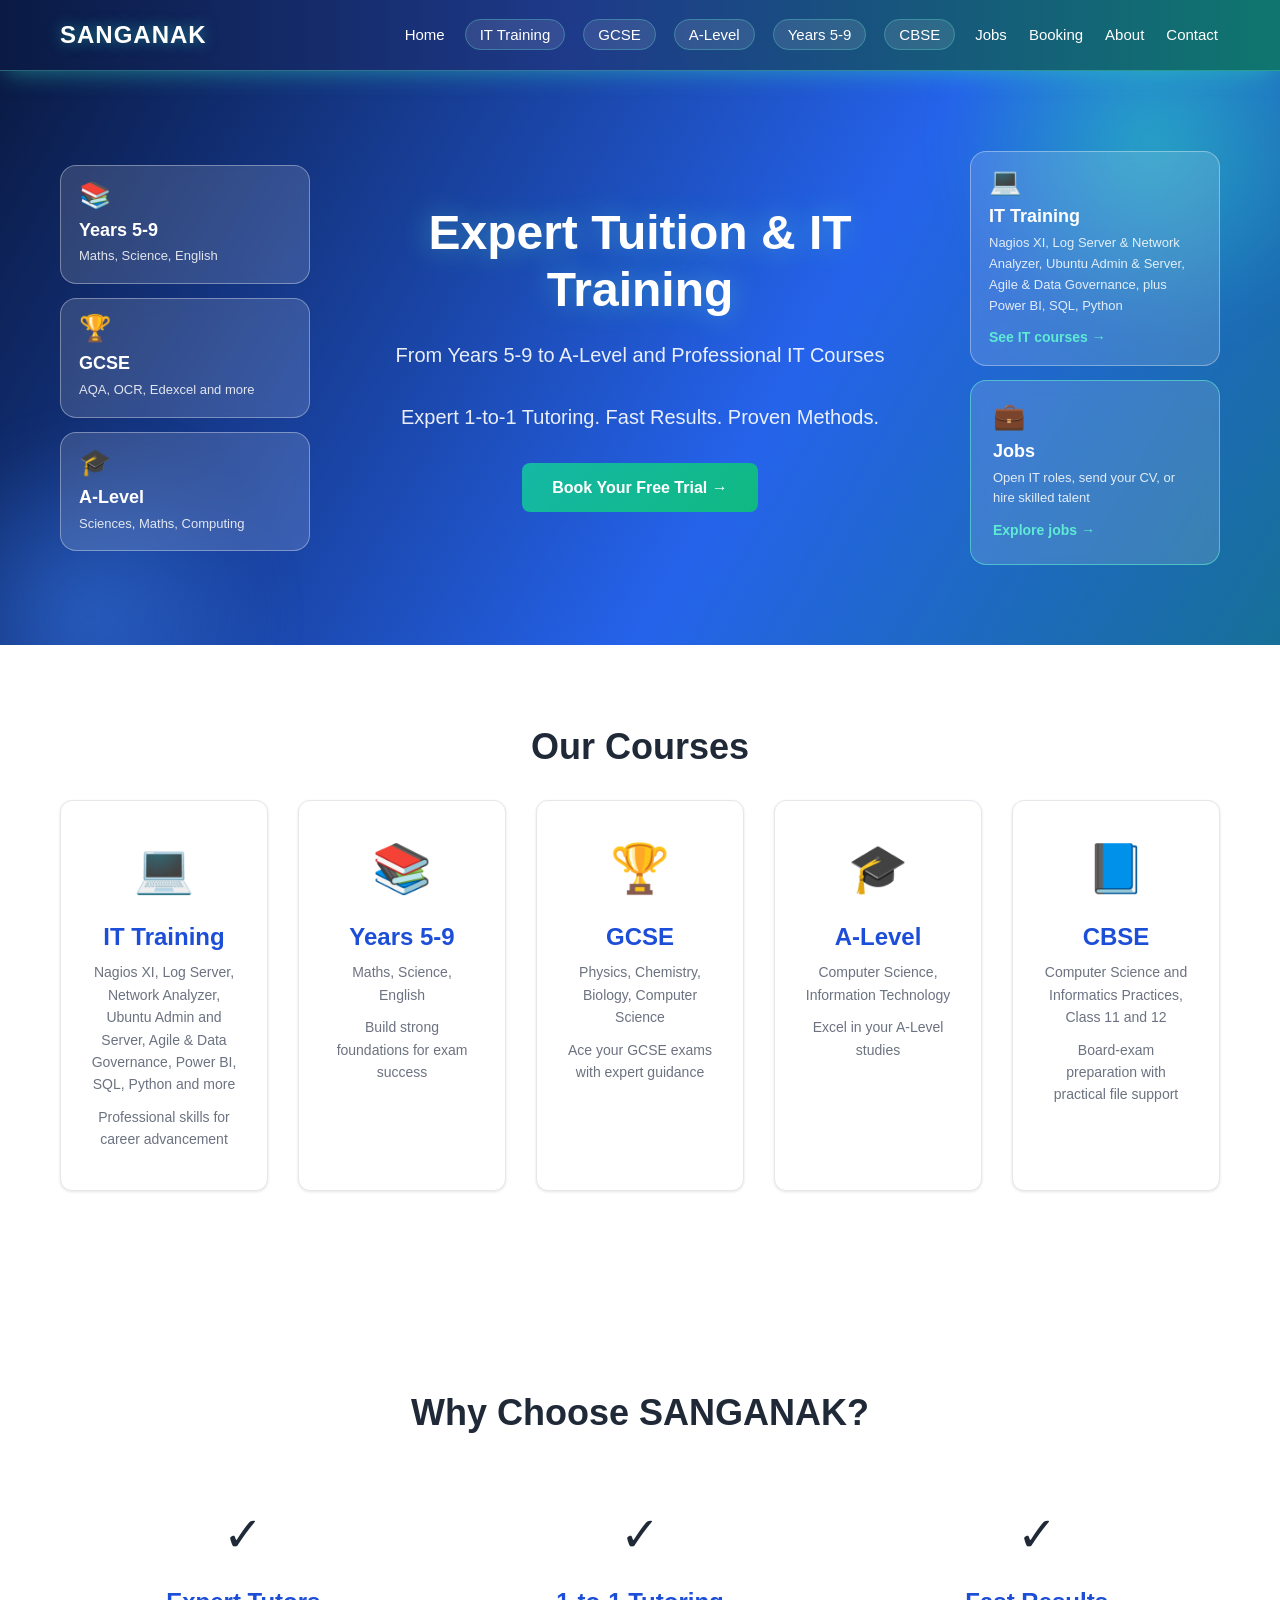
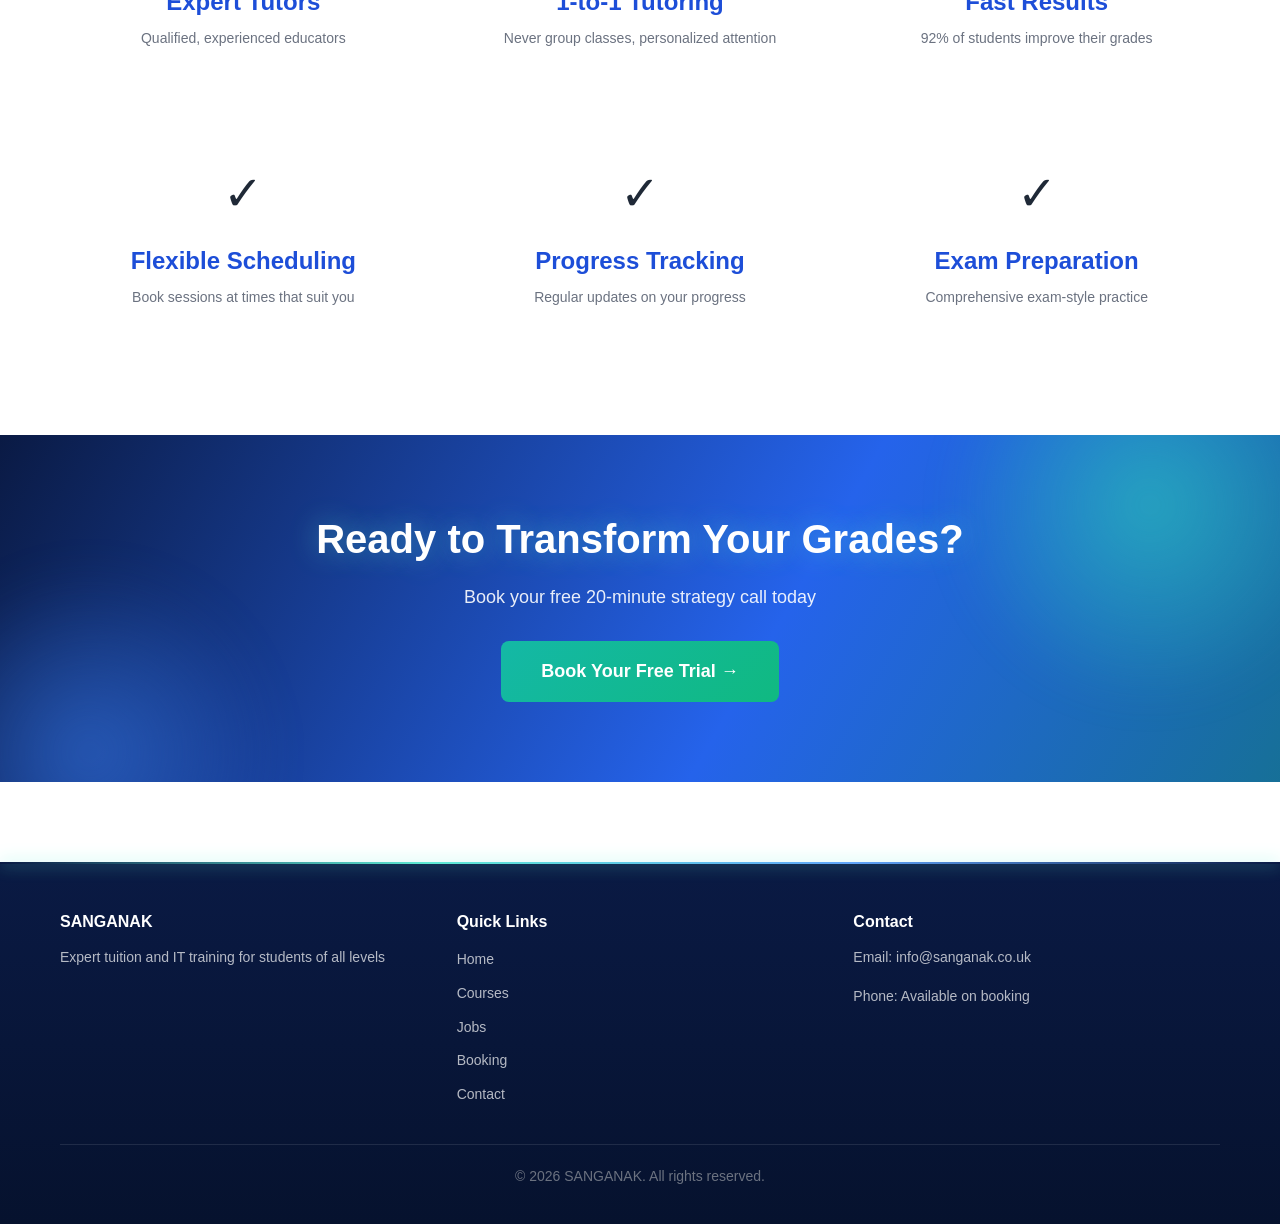
==== commit 128e91c9: "Remove A-Level Biology/Chemistry/Physics/Maths/Further Maths and GCSE Maths/English Co-Authored-By: " ====
--- a/index.html
+++ b/index.html
@@ -91,13 +91,13 @@
                 <a class="course-card" href="training.html#gcse">
                     <div class="course-icon">🏆</div>
                     <h3>GCSE</h3>
-                    <p>Physics, Chemistry, Biology, Computer Science, Maths</p>
+                    <p>Physics, Chemistry, Biology, Computer Science</p>
                     <p class="course-desc">Ace your GCSE exams with expert guidance</p>
                 </a>
                 <a class="course-card" href="training.html#alevel">
                     <div class="course-icon">🎓</div>
                     <h3>A-Level</h3>
-                    <p>Computer Science, IT, Sciences, Maths, Further Maths</p>
+                    <p>Computer Science, Information Technology</p>
                     <p class="course-desc">Excel in your A-Level studies</p>
                 </a>
                 <a class="course-card" href="training.html#cbse">
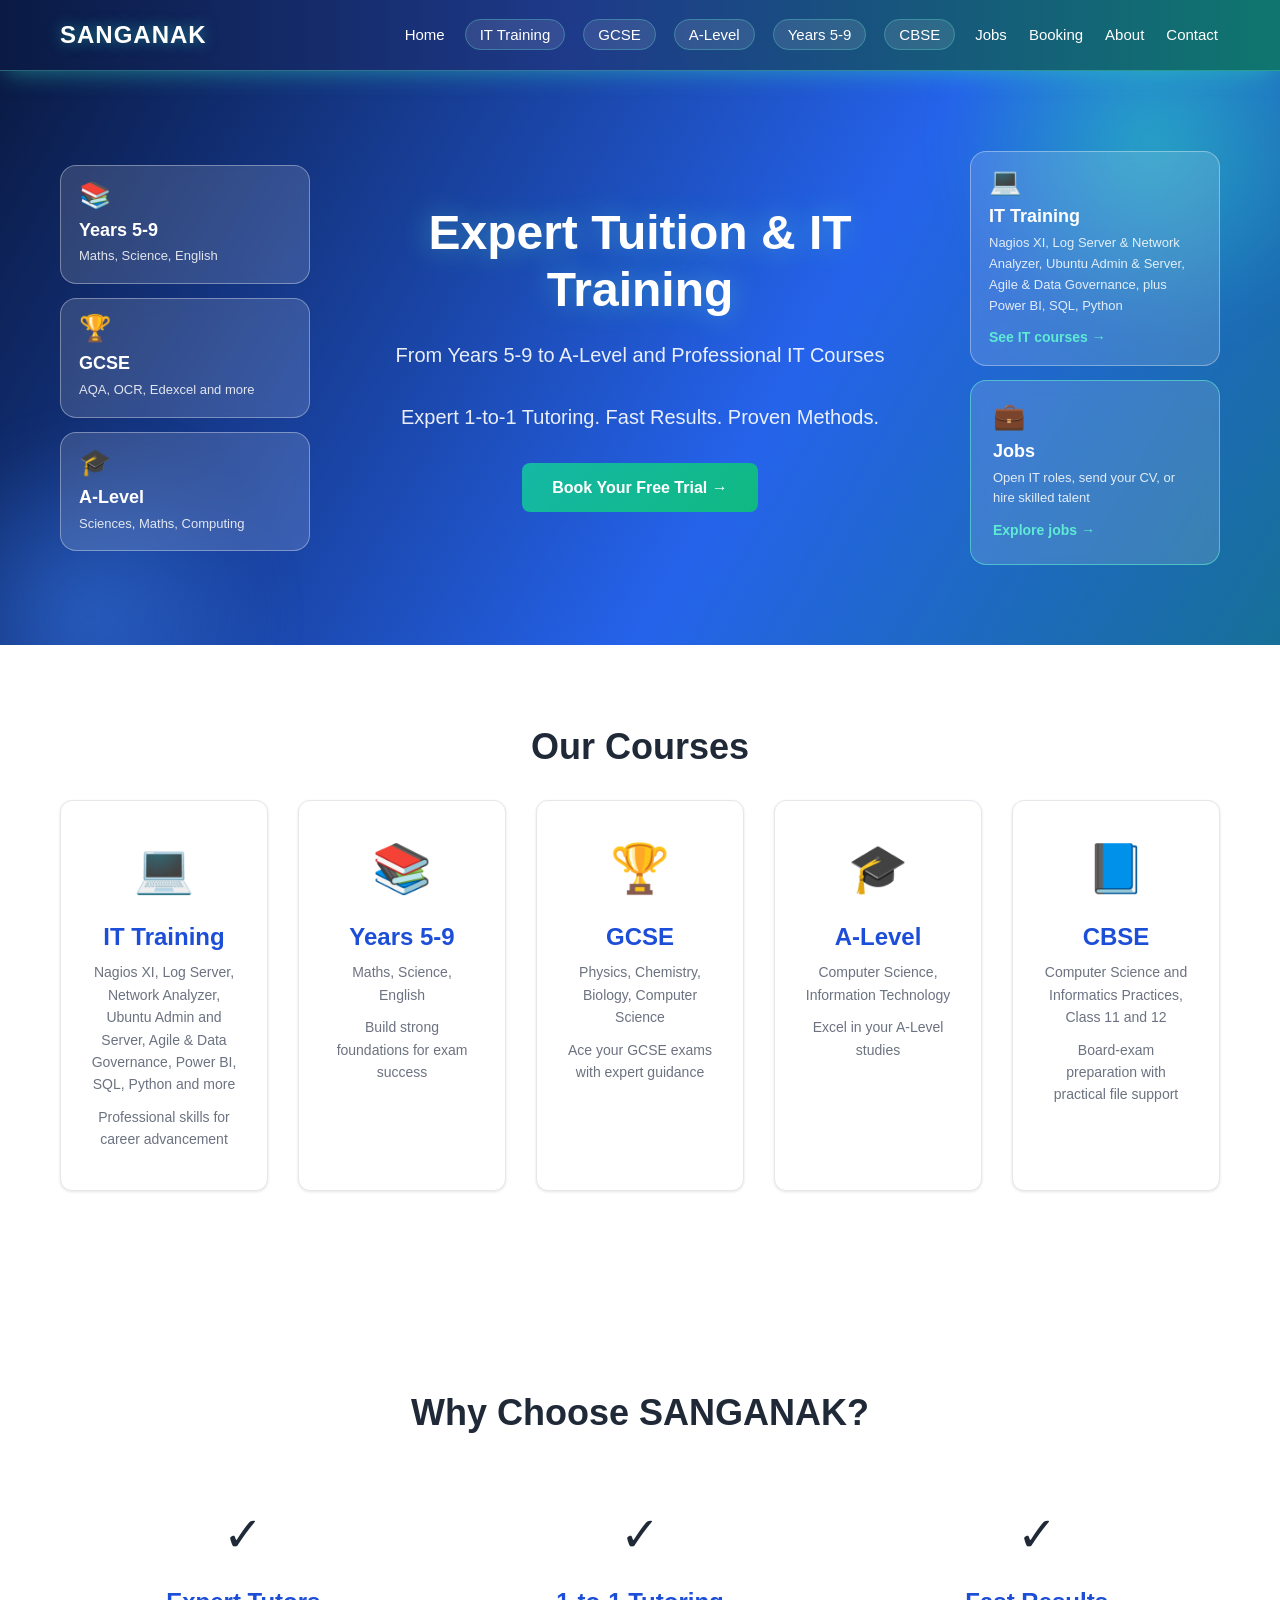
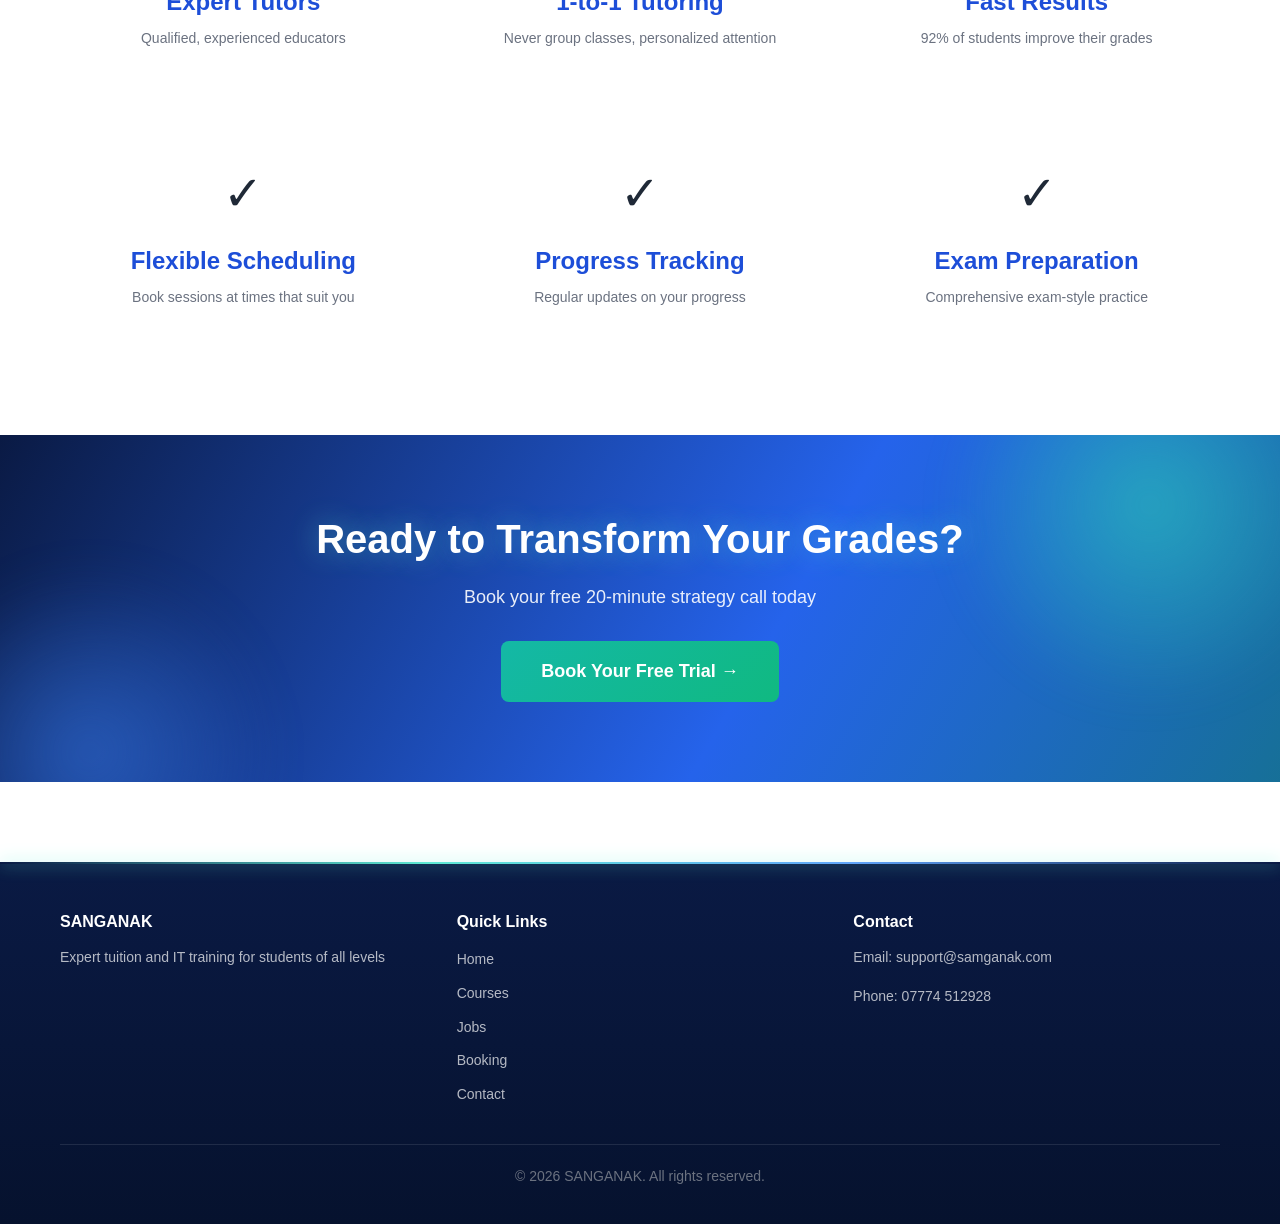
==== commit ce7bf753: "Update contact email and add phone number across every page Co-Authored-By: Claude Sonnet 5 <noreply" ====
--- a/index.html
+++ b/index.html
@@ -178,8 +178,8 @@
                 </div>
                 <div class="footer-section">
                     <h4>Contact</h4>
-                    <p>Email: info@sanganak.co.uk</p>
-                    <p>Phone: Available on booking</p>
+                    <p>Email: support@samganak.com</p>
+                    <p>Phone: 07774 512928</p>
                 </div>
             </div>
             <div class="footer-bottom">
